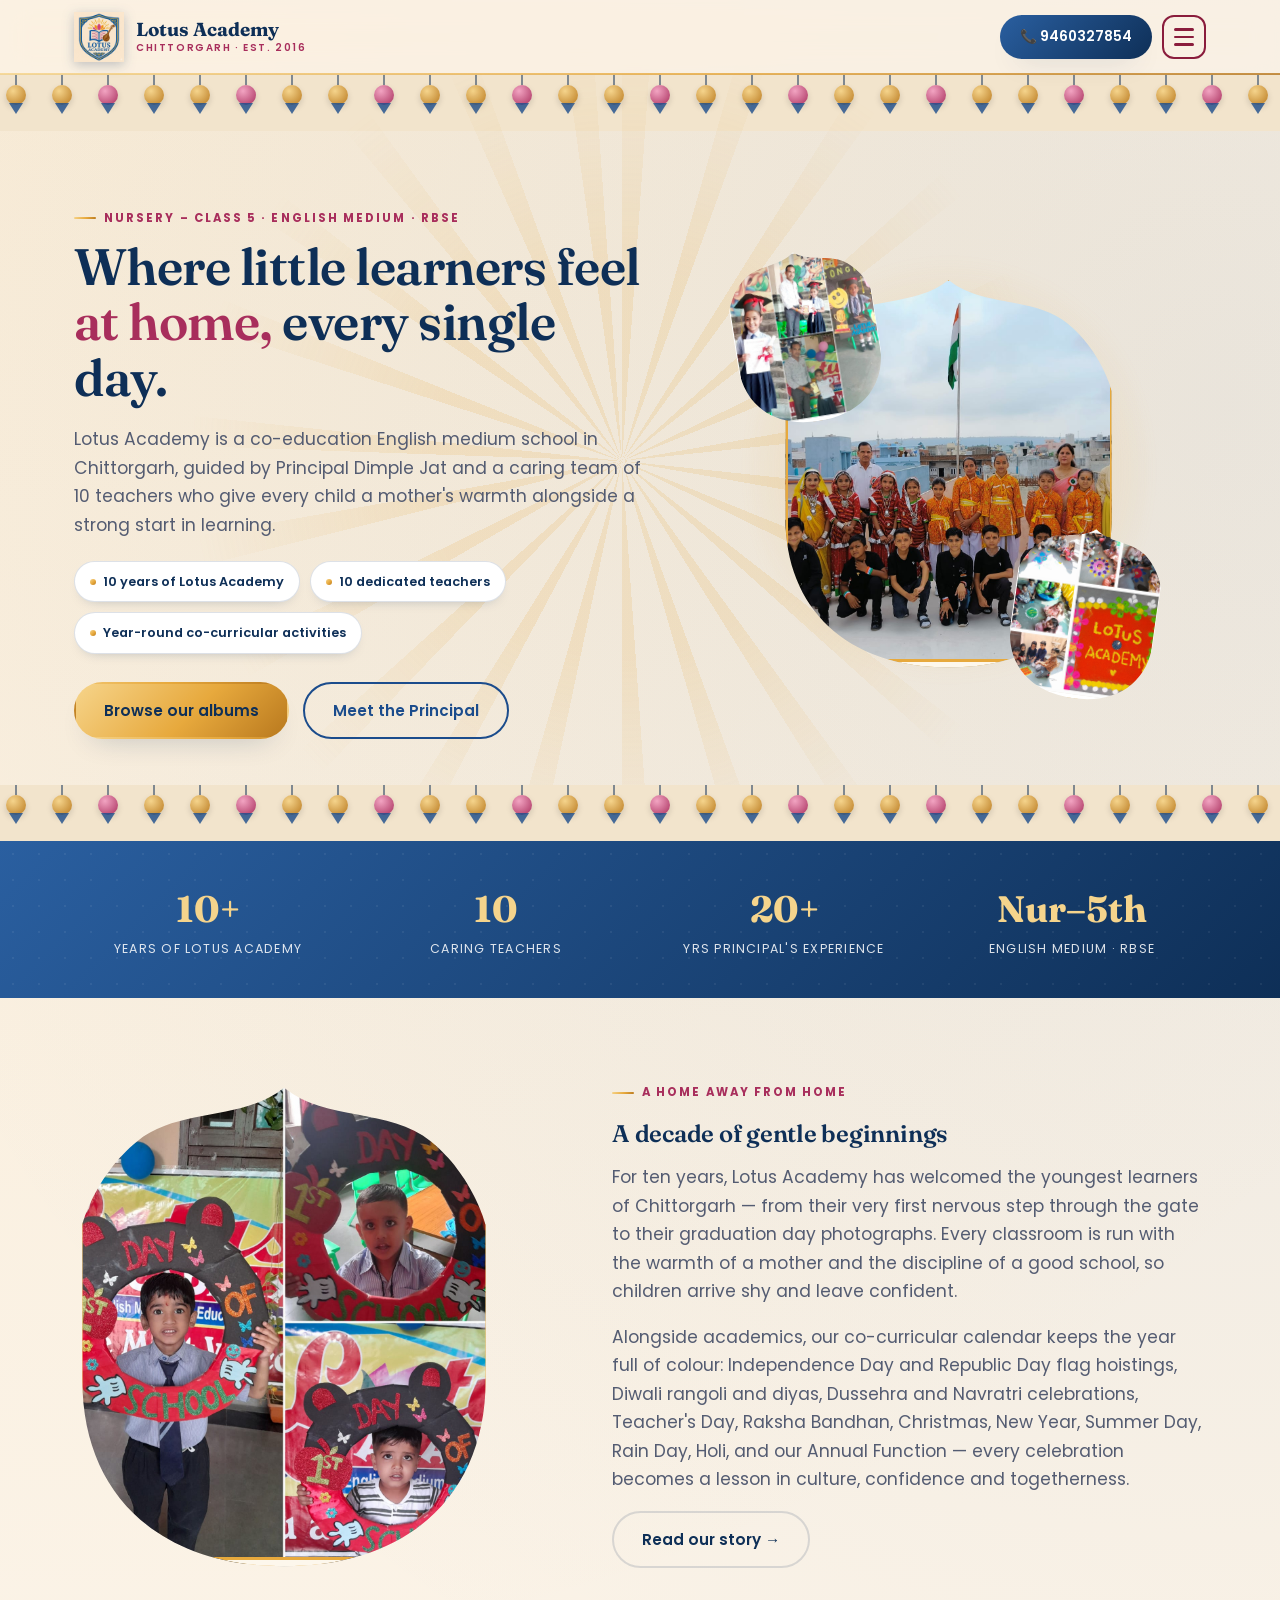
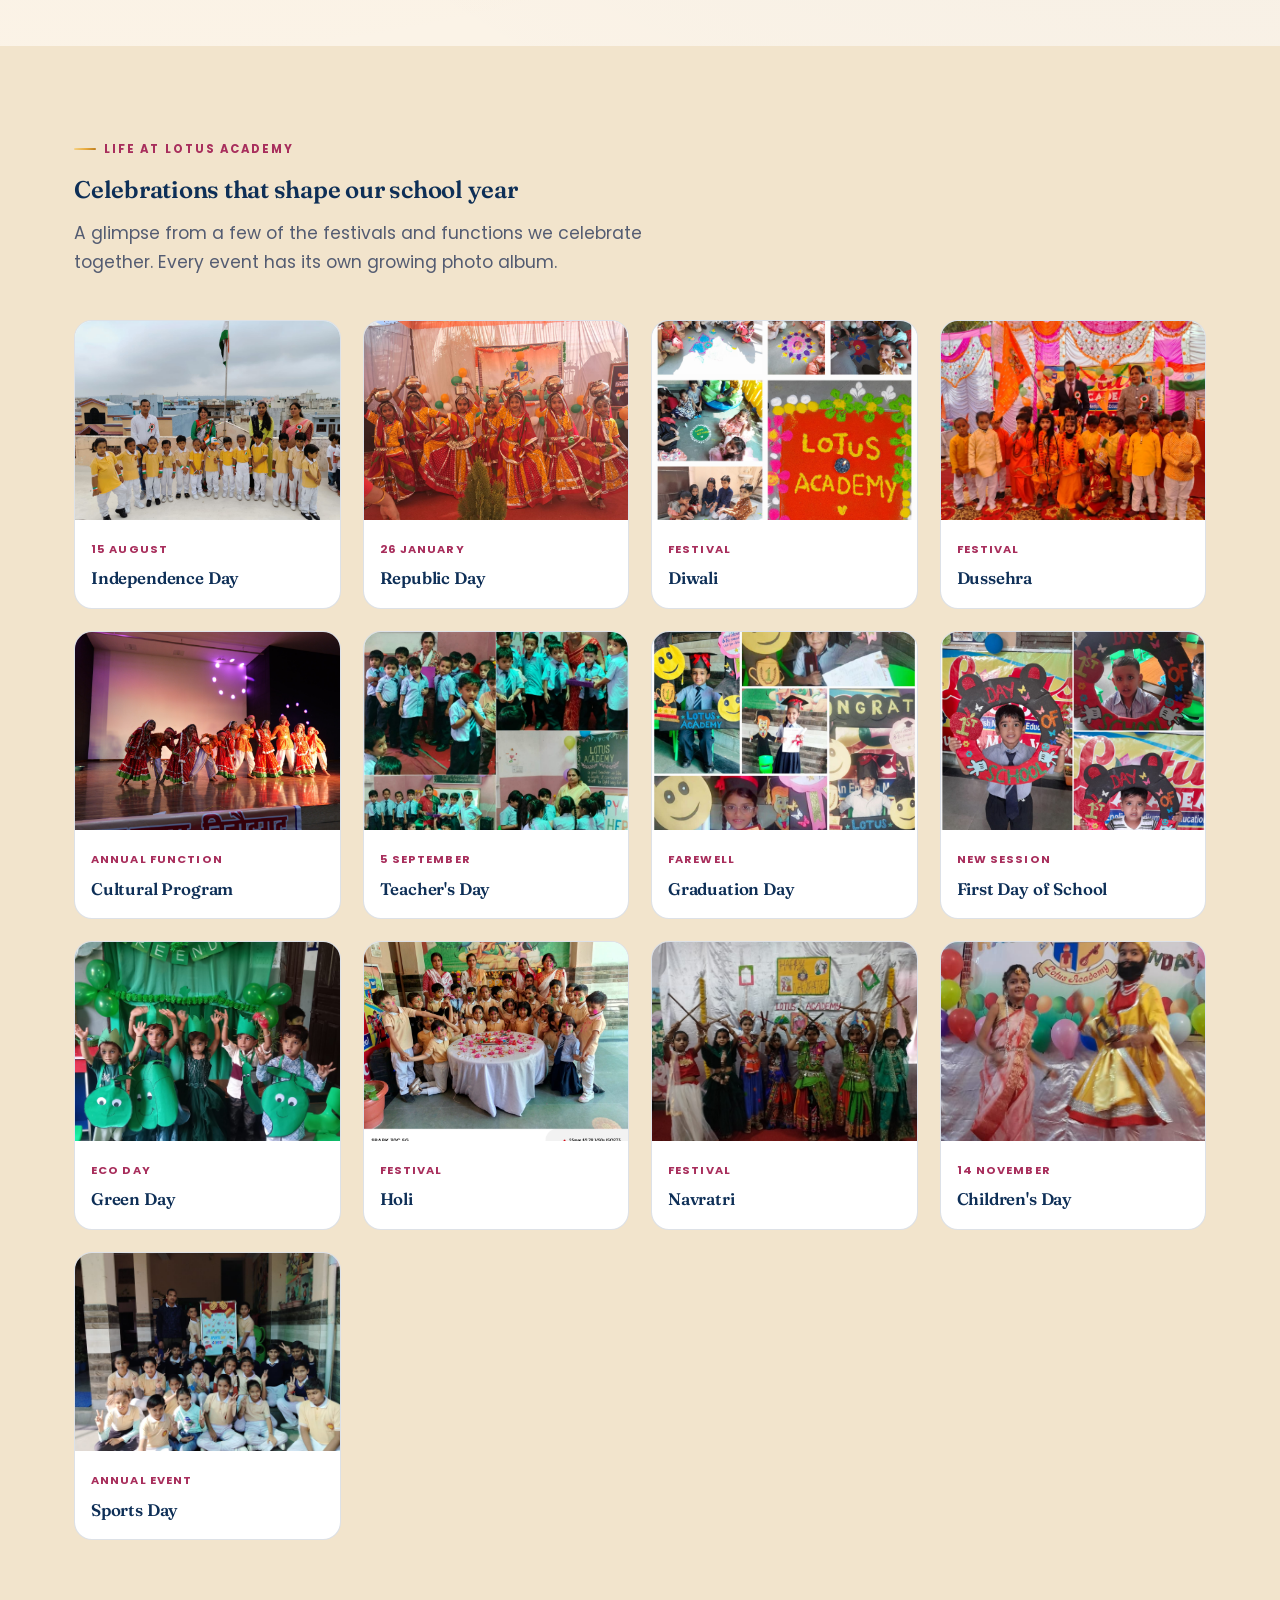
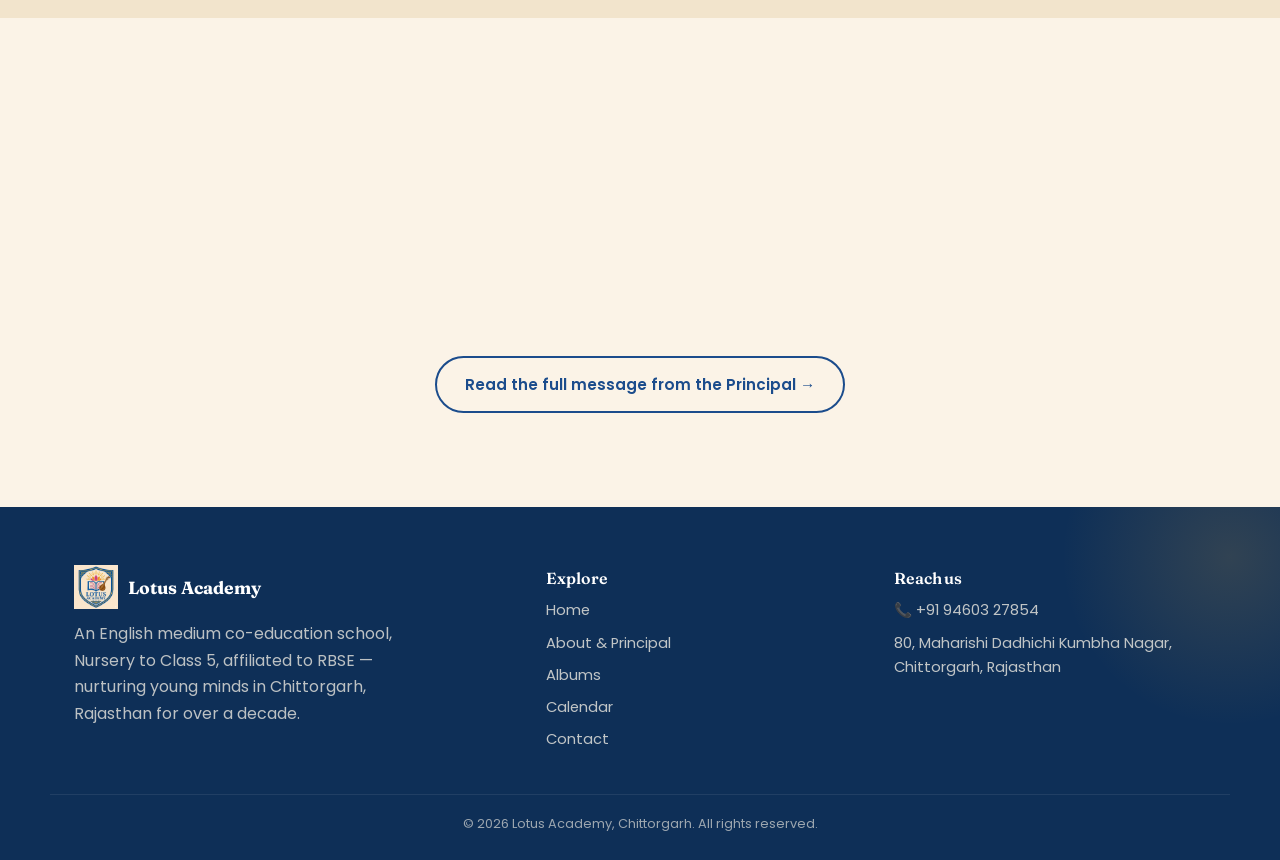
==== index.html @ 3fbffd2f "Remove icons from navigation links Updated navigation links to remove icons." ====
<!DOCTYPE html>
<html lang="en">
<head>
<meta charset="UTF-8">
<meta name="viewport" content="width=device-width, initial-scale=1.0">
<title>Lotus Academy — English Medium Co-Ed School, Chittorgarh</title>
<meta name="description" content="Lotus Academy, Chittorgarh — an English medium (RBSE) co-education school for Nursery to Class 5, nurturing young learners for over a decade.">
<link rel="preconnect" href="https://fonts.googleapis.com">
<link href="https://fonts.googleapis.com/css2?family=Fraunces:opsz,wght@9..144,400;9..144,600;9..144,700&family=Poppins:wght@400;500;600;700&display=swap" rel="stylesheet">
<link rel="stylesheet" href="styles.css">

<!-- Hamburger menu + popup styles -->
<style>
  /* purana nav aur purana toggle button chhupa diye (main.js ke liye element rakha hai) */
  .main-nav { display: none !important; }
  .menu-toggle { display: none !important; }

  .header-actions { display: flex; align-items: center; gap: 10px; margin-left: auto; }
  .header-actions .call-btn { white-space: nowrap; }

  .menu-btn {
    display: inline-flex; flex-direction: column; justify-content: center; align-items: center;
    gap: 5px; width: 44px; height: 44px; padding: 0;
    background: transparent; border: 2px solid var(--maroon, #8a1c3c);
    border-radius: 12px; cursor: pointer; transition: background .2s ease;
  }
  .menu-btn span {
    display: block; width: 20px; height: 2.5px; border-radius: 2px;
    background: var(--maroon, #8a1c3c); transition: transform .25s ease, opacity .25s ease;
  }
  .menu-btn:hover { background: rgba(0,0,0,.05); }
  .menu-btn.open span:nth-child(1) { transform: translateY(7.5px) rotate(45deg); }
  .menu-btn.open span:nth-child(2) { opacity: 0; }
  .menu-btn.open span:nth-child(3) { transform: translateY(-7.5px) rotate(-45deg); }

  .menu-overlay {
    position: fixed; inset: 0; z-index: 9999;
    background: rgba(20, 10, 15, .55); backdrop-filter: blur(3px);
    display: flex; align-items: flex-start; justify-content: flex-end;
    padding: 76px 18px 18px;
    opacity: 0; visibility: hidden; transition: opacity .25s ease, visibility .25s ease;
  }
  .menu-overlay.show { opacity: 1; visibility: visible; }

  .menu-popup {
    width: 100%; max-width: 340px; max-height: calc(100vh - 100px); overflow-y: auto;
    background: #fff; border-radius: 20px; padding: 14px;
    box-shadow: 0 20px 50px rgba(0,0,0,.3);
    transform: translateY(-14px) scale(.97); transition: transform .25s ease;
    font-family: 'Poppins', sans-serif;
  }
  .menu-overlay.show .menu-popup { transform: translateY(0) scale(1); }

  .menu-popup-head {
    display: flex; align-items: center; justify-content: space-between;
    padding: 6px 10px 12px; margin-bottom: 6px; border-bottom: 1px solid rgba(0,0,0,.08);
  }
  .menu-popup-head b { font-family: 'Fraunces', serif; font-size: 1.15rem; color: var(--maroon, #8a1c3c); }
  .menu-close {
    width: 34px; height: 34px; border: 0; border-radius: 50%; cursor: pointer;
    background: rgba(0,0,0,.06); font-size: 1.1rem; line-height: 1;
  }
  .menu-close:hover { background: rgba(0,0,0,.12); }

  .menu-popup nav a {
    display: flex; align-items: center; gap: 12px;
    padding: 12px 14px; margin: 2px 0; border-radius: 12px;
    text-decoration: none; color: #2b2b2b; font-weight: 500; font-size: .98rem;
    transition: background .2s ease, transform .2s ease;
  }
  .menu-popup nav a .ic { width: 26px; text-align: center; font-size: 1.15rem; }
  .menu-popup nav a:hover { background: rgba(0,0,0,.06); transform: translateX(3px); }
  .menu-popup nav a.active { background: var(--maroon, #8a1c3c); color: #fff; }
  .menu-popup .menu-call {
    display: block; text-align: center; margin-top: 10px; padding: 12px 14px;
    border-radius: 12px; background: var(--maroon, #8a1c3c); color: #fff;
    text-decoration: none; font-weight: 600;
  }

  body.menu-open { overflow: hidden; }

  @media (max-width: 520px) {
    .header-actions .call-btn { display: none; } /* chhoti screen par call button popup me milega */
    .menu-overlay { padding: 70px 12px 12px; justify-content: center; }
    .menu-popup { max-width: 100%; }
  }
</style>
</head>
<body>

<svg width="0" height="0" style="position:absolute" aria-hidden="true">
  <defs>
    <clipPath id="shieldClip" clipPathUnits="objectBoundingBox">
      <path d="M0.5,0.02 C0.4,0.09 0.25,0.06 0.15,0.13 C0.05,0.20 0.02,0.30 0.02,0.30 L0.02,0.62 C0.02,0.85 0.20,1.0 0.5,1.0 C0.8,1.0 0.98,0.85 0.98,0.62 L0.98,0.30 C0.98,0.30 0.95,0.20 0.85,0.13 C0.75,0.06 0.6,0.09 0.5,0.02 Z"/>
    </clipPath>
  </defs>
</svg>

<header class="site-header">
  <div class="header-inner">
    <a href="index.html" class="brand">
      <img src="logo.jpg" alt="Lotus Academy crest">
      <span class="name">Lotus Academy<small>Chittorgarh · Est. 2016</small></span>
    </a>

    <!-- purana nav (khali, hidden) — main.js ke liye element bacha ke rakha hai -->
    <nav class="main-nav" aria-hidden="true"></nav>

    <div class="header-actions">
      <a href="tel:+919460327854" class="call-btn">📞 9460327854</a>
      <button class="menu-btn" id="menuBtn" aria-label="Open menu" aria-expanded="false" aria-controls="menuOverlay">
        <span></span><span></span><span></span>
      </button>
    </div>

    <!-- purana toggle (hidden, sirf compatibility ke liye) -->
    <button class="menu-toggle" aria-label="Toggle menu" aria-expanded="false" aria-hidden="true" tabindex="-1">☰</button>
  </div>
</header>

<!-- Menu popup -->
<div class="menu-overlay" id="menuOverlay" aria-hidden="true">
  <div class="menu-popup" role="dialog" aria-modal="true" aria-label="Site menu">
    <div class="menu-popup-head">
      <b>Menu</b>
      <button class="menu-close" id="menuClose" aria-label="Close menu">✕</button>
    </div>
    <nav>
      <a href="index.html" class="active"><span class="ic"></span>Home</a>
      <a href="about.html"><span class="ic"></span>About &amp; Principal</a>
      <a href="staff.html"><span class="ic"></span>Staff Details</a>
      <a href="fees.html"><span class="ic"></span>Fees Structure</a>
      <a href="gallery.html"><span class="ic"></span>Albums</a>
      <a href="calendar.html"><span class="ic"></span>Calendar</a>
      <a href="contact.html"><span class="ic"></span>Contact</a>
    
    <a href="tel:+919460327854" class="menu-call">📞 Call: 9460327854</a>
      </nav>
  </div>
</div>

<div class="toran"></div>

<section class="hero">
  <div class="sunburst" aria-hidden="true"></div>
  <div class="wrap hero-inner">
    <div class="reveal">
      <p class="eyebrow">Nursery – Class 5 · English Medium · RBSE</p>
      <h1>Where little learners feel<br><em>at home,</em> every single day.</h1>
      <p class="lede">Lotus Academy is a co-education English medium school in Chittorgarh, guided by Principal Dimple Jat and a caring team of 10 teachers who give every child a mother's warmth alongside a strong start in learning.</p>
      <div class="hero-badges">
        <span class="badge"><span class="dot"></span>10 years of Lotus Academy</span>
        <span class="badge"><span class="dot"></span>10 dedicated teachers</span>
        <span class="badge"><span class="dot"></span>Year-round co-curricular activities</span>
      </div>
      <div class="hero-cta">
        <a href="gallery.html" class="btn btn-primary">Browse our albums</a>
        <a href="about.html" class="btn btn-outline">Meet the Principal</a>
      </div>
    </div>
    <div class="crest-stage reveal">
      <div class="crest-glow" aria-hidden="true"></div>
      <div class="crest-frame">
        <img src="id-5.jpg" alt="Students of Lotus Academy in traditional dress on Independence Day">
      </div>
      <div class="crest-mini a"><img src="dw-2.jpg" alt="Diwali rangoli by students"></div>
      <div class="crest-mini b"><img src="gr-2.jpg" alt="Graduation day at Lotus Academy"></div>
    </div>
  </div>
</section>

<div class="toran"></div>

<section class="stat-strip">
  <div class="wrap stat-grid reveal-stagger">
    <div><div class="num"><span data-count="10" data-suffix="+">0</span></div><div class="lbl">Years of Lotus Academy</div></div>
    <div><div class="num"><span data-count="10">0</span></div><div class="lbl">Caring Teachers</div></div>
    <div><div class="num"><span data-count="20" data-suffix="+">0</span></div><div class="lbl">Yrs Principal's Experience</div></div>
    <div><div class="num">Nur–5th</div><div class="lbl">English Medium · RBSE</div></div>
  </div>
</section>

<section class="section">
  <div class="wrap split">
    <div class="crest-frame reveal">
      <img src="fd-1.jpg" alt="Little students on their first day of school at Lotus Academy">
    </div>
    <div class="reveal">
      <p class="eyebrow">A home away from home</p>
      <h2>A decade of gentle beginnings</h2>
      <p class="lede">For ten years, Lotus Academy has welcomed the youngest learners of Chittorgarh — from their very first nervous step through the gate to their graduation day photographs. Every classroom is run with the warmth of a mother and the discipline of a good school, so children arrive shy and leave confident.</p>
      <p class="lede">Alongside academics, our co-curricular calendar keeps the year full of colour: Independence Day and Republic Day flag hoistings, Diwali rangoli and diyas, Dussehra and Navratri celebrations, Teacher's Day, Raksha Bandhan, Christmas, New Year, Summer Day, Rain Day, Holi, and our Annual Function — every celebration becomes a lesson in culture, confidence and togetherness.</p>
      <a href="about.html" class="btn btn-ghost">Read our story →</a>
    </div>
  </div>
</section>

<section class="section alt">
  <div class="wrap">
    <div class="section-head reveal">
     
      <p class="eyebrow">Life at Lotus Academy</p>
      <h2>Celebrations that shape our school year</h2>
      <p class="lede">A glimpse from a few of the festivals and functions we celebrate together. Every event has its own growing photo album.</p>
    </div>
    <div class="grid-cards reveal-stagger">
      <a class="event-card" href="gallery.html#independence-day">
        <div class="thumb"><img src="id-2.jpg" alt="Independence Day flag hoisting"></div>
        <div class="cap"><span class="tag">15 August</span><h4>Independence Day</h4></div>
      </a>
      <a class="event-card" href="gallery.html#republic-day">
        <div class="thumb"><img src="rd-2.jpg" alt="Republic Day celebration"></div>
        <div class="cap"><span class="tag">26 January</span><h4>Republic Day</h4></div>
      </a>
      <a class="event-card" href="gallery.html#diwali">
        <div class="thumb"><img src="dw-2.jpg" alt="Diwali celebrations with rangoli"></div>
        <div class="cap"><span class="tag">Festival</span><h4>Diwali</h4></div>
      </a>
      <a class="event-card" href="gallery.html#dussehra">
        <div class="thumb"><img src="ds-1.jpg" alt="Dussehra Ram Leela performance"></div>
        <div class="cap"><span class="tag">Festival</span><h4>Dussehra</h4></div>
      </a>
      <a class="event-card" href="gallery.html#annual-function">
        <div class="thumb"><img src="af-1.jpg" alt="Annual Function stage performance"></div>
        <div class="cap"><span class="tag">Annual Function</span><h4>Cultural Program</h4></div>
      </a>
      <a class="event-card" href="gallery.html#teachers-day">
        <div class="thumb"><img src="td-1.jpg" alt="Teacher's Day celebration"></div>
        <div class="cap"><span class="tag">5 September</span><h4>Teacher's Day</h4></div>
      </a>
      <a class="event-card" href="gallery.html#graduation">
        <div class="thumb"><img src="gr-1.jpg" alt="Graduation Day"></div>
        <div class="cap"><span class="tag">Farewell</span><h4>Graduation Day</h4></div>
      </a>
      <a class="event-card" href="gallery.html#first-day">
        <div class="thumb"><img src="fd-1.jpg" alt="First Day of School"></div>
        <div class="cap"><span class="tag">New Session</span><h4>First Day of School</h4></div>
      </a>
      <a class="event-card" href="gallery.html#green-day">
        <div class="thumb"><img src="gd-2.jpg" alt="Green Day celebration"></div>
        <div class="cap"><span class="tag">Eco Day</span><h4>Green Day</h4></div>
      </a>
      <a class="event-card" href="gallery.html#holi">
        <div class="thumb"><img src="ho-3.jpg" alt="Holi celebration"></div>
        <div class="cap"><span class="tag">Festival</span><h4>Holi</h4></div>
      </a>
      <a class="event-card" href="gallery.html#navratri">
        <div class="thumb"><img src="nv-7.jpg" alt="Navratri fancy dress celebration"></div>
        <div class="cap"><span class="tag">Festival</span><h4>Navratri</h4></div>
      </a>
      <a class="event-card" href="gallery.html#childrens-day">
        <div class="thumb"><img src="cd-7.jpg" alt="Children's Day celebration"></div>
        <div class="cap"><span class="tag">14 November</span><h4>Children's Day</h4></div>
      </a>
      <a class="event-card" href="gallery.html#sports-day">
        <div class="thumb"><img src="sp-1.jpg" alt="Sports Day celebration"></div>
        <div class="cap"><span class="tag">Annual Event</span><h4>Sports Day</h4></div>
      </a>
    </div>
  </div>
</section>

<section class="section">
  <div class="wrap">
    <div class="quote-block reveal">
      <p>"Every child who walks through our gates carries a spark. Our only work — as teachers and as a school — is to protect that spark, and to help it grow into confidence."</p>
      <div class="quote-attrib">
        <img src="principal.jpeg" alt="Dimple Jat, Principal">
        <div class="who"><b>Dimple Jat</b><span>Principal, Lotus Academy · 20+ years in early education</span></div>
      </div>
    </div>
    <p class="center" style="margin-top:22px;"><a href="about.html" class="btn btn-outline">Read the full message from the Principal →</a></p>
  </div>
</section>

<footer>
  <div class="wrap footer-grid">
    <div>
      <div class="foot-brand">
        <img src="logo.jpg" alt="Lotus Academy crest">
        <b>Lotus Academy</b>
      </div>
      <p style="opacity:.8;max-width:320px;">An English medium co-education school, Nursery to Class 5, affiliated to RBSE — nurturing young minds in Chittorgarh, Rajasthan for over a decade.</p>
    </div>
    <div>
      <h4>Explore</h4>
      <a href="index.html">Home</a>
      <a href="about.html">About &amp; Principal</a>
      <a href="gallery.html">Albums</a>
       <a href="calendar.html">Calendar</a>
      <a href="contact.html">Contact</a>
    </div>
    <div>
      <h4>Reach us</h4>
      <a href="tel:+919460327854">📞 +91 94603 27854</a>
      <a href="contact.html">80, Maharishi Dadhichi Kumbha Nagar, Chittorgarh, Rajasthan</a>
    </div>
  </div>
  <div class="copyline wrap">© <span id="yr"></span> Lotus Academy, Chittorgarh. All rights reserved.</div>
</footer>

<script>document.getElementById('yr').textContent = new Date().getFullYear();</script>

<!-- Hamburger menu popup logic -->
<script>
(function () {
  var btn = document.getElementById('menuBtn');
  var overlay = document.getElementById('menuOverlay');
  var closeBtn = document.getElementById('menuClose');
  if (!btn || !overlay) return;

  function openMenu() {
    overlay.classList.add('show');
    overlay.setAttribute('aria-hidden', 'false');
    btn.classList.add('open');
    btn.setAttribute('aria-expanded', 'true');
    document.body.classList.add('menu-open');
  }
  function closeMenu() {
    overlay.classList.remove('show');
    overlay.setAttribute('aria-hidden', 'true');
    btn.classList.remove('open');
    btn.setAttribute('aria-expanded', 'false');
    document.body.classList.remove('menu-open');
  }

  btn.addEventListener('click', function () {
    overlay.classList.contains('show') ? closeMenu() : openMenu();
  });
  closeBtn.addEventListener('click', closeMenu);
  overlay.addEventListener('click', function (e) { if (e.target === overlay) closeMenu(); });
  document.addEventListener('keydown', function (e) { if (e.key === 'Escape') closeMenu(); });
  overlay.querySelectorAll('a').forEach(function (a) { a.addEventListener('click', closeMenu); });
})();
</script>

<script src="main.js"></script>
</body>
</html>
---- styles.css ----
/* ===================================================================
   LOTUS ACADEMY — stylesheet v2
   Pulled directly from the school crest: the ivory shield, the royal-blue
   frame, the gold sunburst behind the lotus, the gold scrollwork corners.

   Palette:  paper #FBF3E7 · ink #20263A · royal #1B4C8C · royal-deep #0E2F57
             gold #E7A93D · gold-deep #B9791E · lotus #D6447A
   Type:     display → 'Fraunces'   body → 'Poppins'
   Signature: the crest sunburst (hero), the shield clip-path frame (photos),
              the gold scrollwork corner (section heads), the marigold
              toran divider — all lifted straight from the logo.
   =================================================================== */

:root{
  --paper:#FBF3E7;
  --paper-deep:#F2E4CC;
  --ink:#20263A;
  --ink-soft:#545C72;
  --royal:#1B4C8C;
  --royal-deep:#0E2F57;
  --gold:#E7A93D;
  --gold-soft:#F5D48C;
  --gold-deep:#B9791E;
  --lotus:#D6447A;
  --lotus-deep:#A82E5C;
  --line: rgba(14,47,87,0.14);
  --grad-gold: linear-gradient(135deg,#F6D48A 0%,#E7A93D 55%,#B9791E 100%);
  --grad-royal: linear-gradient(135deg,#2A5FA0 0%,#0E2F57 100%);
  --shadow: 0 24px 50px -22px rgba(14,47,87,0.4);
  --shadow-soft: 0 14px 30px -18px rgba(14,47,87,0.3);
  --radius: 24px;
  --max: 1180px;
}

*{box-sizing:border-box;}
html{scroll-behavior:smooth;}
body{
  margin:0;
  background:var(--paper);
  color:var(--ink);
  font-family:'Poppins',sans-serif;
  font-size:16px;
  line-height:1.65;
  -webkit-font-smoothing:antialiased;
  overflow-x:hidden;
  background-image:
    radial-gradient(circle at 8% 0%, rgba(231,169,61,.10), transparent 40%),
    radial-gradient(circle at 96% 10%, rgba(27,76,140,.08), transparent 38%);
}
img{max-width:100%;display:block;}
a{color:inherit;text-decoration:none;}
h1,h2,h3,h4{
  font-family:'Fraunces',serif;
  margin:0 0 .4em;
  color:var(--royal-deep);
  font-weight:600;
  letter-spacing:-.01em;
}
p{margin:0 0 1em;}
.wrap{max-width:var(--max);margin:0 auto;padding:0 24px;position:relative;}
.eyebrow{
  font-family:'Poppins',sans-serif;
  text-transform:uppercase;
  letter-spacing:.18em;
  font-size:.72rem;
  font-weight:700;
  color:var(--lotus-deep);
  display:inline-flex;align-items:center;gap:8px;
}
.eyebrow::before{content:"";width:22px;height:2px;background:var(--grad-gold);display:inline-block;border-radius:2px;}
.lede{font-size:1.08rem;color:var(--ink-soft);max-width:640px;}
.center{text-align:center;margin-left:auto;margin-right:auto;}
:focus-visible{outline:3px solid var(--lotus);outline-offset:3px;}
@media (prefers-reduced-motion:reduce){*{animation:none!important;transition:none!important;scroll-behavior:auto!important;}}

/* ---------- scroll-reveal ---------- */
.reveal{opacity:0;transform:translateY(26px);transition:opacity .7s cubic-bezier(.2,.7,.3,1), transform .7s cubic-bezier(.2,.7,.3,1);}
.reveal.in{opacity:1;transform:translateY(0);}
.reveal-stagger > *{opacity:0;transform:translateY(22px);transition:opacity .6s ease, transform .6s ease;}
.reveal-stagger.in > *{opacity:1;transform:translateY(0);}
.reveal-stagger.in > *:nth-child(1){transition-delay:.02s;}
.reveal-stagger.in > *:nth-child(2){transition-delay:.10s;}
.reveal-stagger.in > *:nth-child(3){transition-delay:.18s;}
.reveal-stagger.in > *:nth-child(4){transition-delay:.26s;}
.reveal-stagger.in > *:nth-child(5){transition-delay:.34s;}
.reveal-stagger.in > *:nth-child(6){transition-delay:.42s;}
.reveal-stagger.in > *:nth-child(7){transition-delay:.50s;}
.reveal-stagger.in > *:nth-child(8){transition-delay:.58s;}

/* ---------- header ---------- */
.site-header{
  position:sticky;top:0;z-index:80;
  background:rgba(251,243,231,0.78);
  backdrop-filter:blur(14px) saturate(1.4);
  -webkit-backdrop-filter:blur(14px) saturate(1.4);
  border-bottom:1px solid var(--line);
}
.site-header::after{
  content:"";position:absolute;left:0;right:0;bottom:-1px;height:2px;
  background:var(--grad-gold);opacity:.8;
}
.header-inner{display:flex;align-items:center;justify-content:space-between;padding:12px 24px;max-width:var(--max);margin:0 auto;}
.brand{display:flex;align-items:center;gap:12px;}
.brand img{width:50px;height:50px;object-fit:cover;filter:drop-shadow(0 3px 6px rgba(14,47,87,.25));}
.brand .name{font-family:'Fraunces',serif;font-weight:700;font-size:1.18rem;color:var(--royal-deep);line-height:1.1;}
.brand .name small{display:block;font-family:'Poppins',sans-serif;font-weight:600;font-size:.62rem;letter-spacing:.16em;text-transform:uppercase;color:var(--lotus-deep);margin-top:2px;}
nav.main-nav{display:flex;align-items:center;gap:30px;}
nav.main-nav a:not(.call-btn){font-weight:600;font-size:.92rem;color:var(--ink);position:relative;padding:6px 0;}
nav.main-nav a:not(.call-btn)::after{
  content:"";position:absolute;left:0;right:100%;bottom:0;height:2px;background:var(--grad-gold);border-radius:2px;
  transition:right .28s ease;
}
nav.main-nav a:not(.call-btn):hover::after{right:0;}
nav.main-nav a.active{color:var(--royal);}
nav.main-nav a.active::after{right:0;}
.call-btn{
  background:var(--grad-royal);color:#fff;padding:11px 20px;border-radius:100px;font-weight:600;font-size:.86rem;
  display:inline-flex;align-items:center;gap:8px;box-shadow:var(--shadow-soft);white-space:nowrap;
  position:relative;overflow:hidden;
}
.call-btn::before{
  content:"";position:absolute;top:0;left:-60%;width:40%;height:100%;
  background:linear-gradient(120deg, transparent, rgba(255,255,255,.5), transparent);
  transform:skewX(-20deg);transition:left .6s ease;
}
.call-btn:hover::before{left:130%;}
.menu-toggle{display:none;background:none;border:none;font-size:1.6rem;color:var(--royal-deep);cursor:pointer;}



/* ---------- toran / marigold garland divider — signature ---------- */
.toran{position:relative;height:56px;width:100%;overflow:hidden;background:var(--paper-deep);}
.toran-row{position:absolute;inset:0;display:flex;align-items:flex-start;gap:26px;padding-left:6px;animation:toranDrift 26s linear infinite;width:max-content;}
.toran-unit{display:flex;flex-direction:column;align-items:center;transform-origin:top center;animation:toranSway 3.2s ease-in-out infinite;}
.toran-unit:nth-child(odd){animation-delay:.4s;}
.toran-unit .string{width:2px;height:10px;background:var(--royal-deep);opacity:.5;}
.toran-unit .bloom{
  width:20px;height:20px;border-radius:50%;
  background:radial-gradient(circle at 35% 30%, var(--gold-soft), var(--gold-deep));
  box-shadow:0 3px 6px rgba(0,0,0,.15);
}
.toran-unit:nth-child(3n) .bloom{background:radial-gradient(circle at 35% 30%, #f2a4c2, var(--lotus-deep));}
.toran-unit .leaf{width:0;height:0;border-left:7px solid transparent;border-right:7px solid transparent;border-top:11px solid var(--royal);margin-top:-2px;opacity:.8;}
@keyframes toranSway{0%,100%{transform:rotate(-4deg);}50%{transform:rotate(4deg);}}
@keyframes toranDrift{from{transform:translateX(0);}to{transform:translateX(-50%);}}

/* ---------- buttons ---------- */
.btn{
  display:inline-flex;align-items:center;gap:10px;padding:14px 28px;border-radius:100px;
  font-weight:600;font-size:.95rem;border:2px solid transparent;cursor:pointer;transition:transform .2s, box-shadow .2s;
  position:relative;overflow:hidden;
}
.btn-primary{background:var(--grad-gold);color:var(--royal-deep);box-shadow:var(--shadow-soft);}
.btn-primary:hover{transform:translateY(-2px);box-shadow:var(--shadow);}
.btn-outline{border-color:var(--royal);color:var(--royal);background:transparent;}
.btn-outline:hover{background:var(--royal);color:#fff;transform:translateY(-2px);}
.btn-ghost{color:var(--royal-deep);border-color:var(--line);}
.btn-ghost:hover{border-color:var(--royal);}
.btn::after{
  content:"";position:absolute;top:0;left:-60%;width:35%;height:100%;
  background:linear-gradient(120deg, transparent, rgba(255,255,255,.55), transparent);
  transform:skewX(-20deg);transition:left .6s ease;
}
.btn:hover::after{left:130%;}

/* ---------- hero ---------- */
.hero{padding:70px 0 46px;position:relative;}
.sunburst{
  position:absolute;top:-120px;left:50%;width:900px;height:900px;transform:translateX(-52%);
  background:repeating-conic-gradient(from 0deg, rgba(231,169,61,.16) 0deg 4deg, transparent 4deg 16deg);
  border-radius:50%;
  -webkit-mask-image:radial-gradient(circle, black 30%, transparent 68%);
  mask-image:radial-gradient(circle, black 30%, transparent 68%);
  animation:spin 140s linear infinite;
  pointer-events:none;z-index:0;
}
@keyframes spin{to{transform:translateX(-52%) rotate(360deg);}}
.hero-inner{display:grid;grid-template-columns:1.05fr .95fr;gap:48px;align-items:center;position:relative;z-index:1;}
.hero h1{font-size:clamp(2.2rem,4vw,3.5rem);line-height:1.08;}
.hero h1 em{font-style:normal;color:var(--lotus-deep);}
.hero-badges{display:flex;flex-wrap:wrap;gap:10px;margin:22px 0 28px;}
.badge{
  background:#fff;border:1px solid var(--line);padding:9px 15px;border-radius:100px;
  font-size:.8rem;font-weight:600;color:var(--royal-deep);display:inline-flex;gap:7px;align-items:center;
  box-shadow:0 6px 14px -10px rgba(14,47,87,.4);
}
.badge .dot{width:6px;height:6px;border-radius:50%;background:var(--grad-gold);}
.hero-cta{display:flex;gap:14px;flex-wrap:wrap;}

/* shield-clip crest frame, straight off the logo */
.crest-frame{
  position:relative;
  clip-path:url(#shieldClip);
  aspect-ratio:.86/1;
  box-shadow:var(--shadow);
}
.crest-frame img{width:100%;height:100%;object-fit:cover;}
.crest-frame::after{
  content:"";position:absolute;inset:0;clip-path:url(#shieldClip);
  box-shadow:inset 0 0 0 6px rgba(255,255,255,.9), inset 0 0 0 9px var(--gold);
  pointer-events:none;
}
.crest-stage{position:relative;max-width:340px;margin:0 auto;}
.crest-glow{
  position:absolute;inset:-30px;border-radius:50%;
  background:radial-gradient(circle, rgba(231,169,61,.35), transparent 70%);
  z-index:-1;filter:blur(6px);
}
.crest-mini{position:absolute;width:44%;clip-path:url(#shieldClip);aspect-ratio:.86/1;box-shadow:var(--shadow-soft);border:4px solid #fff;outline:2px solid var(--gold);}
.crest-mini img{width:100%;height:100%;object-fit:cover;}
.crest-mini.a{bottom:-8%;right:-12%;transform:rotate(8deg);animation:floaty 6s ease-in-out infinite;}
.crest-mini.b{top:-6%;left:-14%;transform:rotate(-9deg);animation:floaty 7s ease-in-out infinite 1s;}
@keyframes floaty{0%,100%{translate:0 0;}50%{translate:0 -10px;}}

@media (max-width:900px){
  .hero-inner{grid-template-columns:1fr;}
  .sunburst{width:600px;height:600px;top:-60px;}
  .crest-stage{margin-top:20px;max-width:280px;}
}

/* ---------- stat strip ---------- */
.stat-strip{background:var(--grad-royal);color:#fff;padding:38px 0;position:relative;overflow:hidden;}
.stat-strip::before{
  content:"";position:absolute;inset:0;
  background-image:radial-gradient(circle, rgba(255,255,255,.12) 1.5px, transparent 1.5px);
  background-size:26px 26px;opacity:.5;
}
.stat-grid{display:grid;grid-template-columns:repeat(4,1fr);gap:20px;text-align:center;position:relative;}
.stat-grid .num{font-family:'Fraunces',serif;font-size:2.3rem;color:var(--gold-soft);font-weight:700;}
.stat-grid .lbl{font-size:.78rem;text-transform:uppercase;letter-spacing:.1em;opacity:.85;}
@media (max-width:700px){.stat-grid{grid-template-columns:repeat(2,1fr);row-gap:26px;}}

/* ---------- section shell ---------- */
.section{padding:78px 0;}
.section-head{max-width:640px;margin-bottom:44px;}
.section-head.center{max-width:680px;}
.section.alt{background:var(--paper-deep);position:relative;}

/* gold scrollwork corner ornament, straight from the crest */
.flourish{position:absolute;width:52px;height:52px;color:var(--gold-deep);opacity:.55;}
.flourish.tl{top:6px;left:0;}
.flourish.tr{top:6px;right:0;transform:scaleX(-1);}
.section-head{position:relative;padding-top:8px;}

/* ---------- about split ---------- */
.split{display:grid;grid-template-columns:.9fr 1.1fr;gap:52px;align-items:center;}
.split .crest-frame{max-width:420px;}
@media (max-width:860px){.split{grid-template-columns:1fr;}.split .crest-frame{max-width:280px;margin:0 auto;}}

/* ---------- activity / event cards ---------- */
.grid-cards{display:grid;grid-template-columns:repeat(4,1fr);gap:22px;}
@media (max-width:980px){.grid-cards{grid-template-columns:repeat(2,1fr);}}
@media (max-width:520px){.grid-cards{grid-template-columns:1fr;}}
.event-card{
  background:#fff;border-radius:18px;overflow:hidden;border:1px solid var(--line);
  transition:transform .35s cubic-bezier(.2,.8,.3,1), box-shadow .35s;
  transform-style:preserve-3d;perspective:800px;
}
.event-card:hover{transform:translateY(-8px) rotateX(3deg);box-shadow:var(--shadow);}
.event-card .thumb{aspect-ratio:4/3;overflow:hidden;}
.event-card .thumb img{width:100%;height:100%;object-fit:cover;transition:transform .5s ease;}
.event-card:hover .thumb img{transform:scale(1.08);}
.event-card .cap{padding:15px 16px;position:relative;}
.event-card .cap::before{content:"";position:absolute;top:0;left:16px;right:16px;height:2px;background:var(--grad-gold);opacity:0;transition:opacity .3s;}
.event-card:hover .cap::before{opacity:1;}
.event-card .cap .tag{font-size:.7rem;color:var(--lotus-deep);text-transform:uppercase;letter-spacing:.1em;font-weight:700;}
.event-card .cap h4{margin:4px 0 0;font-size:1.05rem;}
.event-card.soon{opacity:.65;}
.event-card.soon .thumb{display:flex;align-items:center;justify-content:center;background:var(--paper-deep);}
.event-card.soon .thumb span{font-family:'Fraunces',serif;color:var(--royal);font-size:1.6rem;}

/* ---------- quote / principal message ---------- */
.quote-block{
  background:var(--grad-royal);color:#fff;border-radius:var(--radius);padding:48px;position:relative;overflow:hidden;
  box-shadow:var(--shadow);
}
.quote-block::before{
  content:"\201C";position:absolute;top:-40px;left:24px;font-family:'Fraunces',serif;font-size:10rem;
  color:rgba(255,255,255,.14);
}
.quote-block::after{
  content:"";position:absolute;bottom:-40%;right:-10%;width:340px;height:340px;border-radius:50%;
  background:radial-gradient(circle, rgba(231,169,61,.25), transparent 70%);
}
.quote-block p{font-size:1.25rem;font-family:'Fraunces',serif;font-weight:500;position:relative;z-index:1;}
.quote-attrib{display:flex;align-items:center;gap:14px;margin-top:20px;position:relative;z-index:1;}
.quote-attrib img{width:56px;height:56px;border-radius:50%;object-fit:cover;border:3px solid var(--gold);}
.quote-attrib .who b{display:block;}
.quote-attrib .who span{font-size:.8rem;opacity:.8;}

/* ---------- footer ---------- */
footer{background:var(--royal-deep);color:#e8e6df;padding:58px 0 26px;position:relative;overflow:hidden;}
footer::before{
  content:"";position:absolute;top:-120px;right:-120px;width:340px;height:340px;border-radius:50%;
  background:radial-gradient(circle, rgba(231,169,61,.16), transparent 70%);
}
.footer-grid{display:grid;grid-template-columns:1.4fr 1fr 1fr;gap:36px;position:relative;}
.footer-grid h4{color:#fff;font-size:1rem;}
.footer-grid a{opacity:.82;display:block;margin-bottom:8px;font-size:.92rem;transition:opacity .2s, color .2s;}
.footer-grid a:hover{opacity:1;color:var(--gold-soft);}
.foot-brand{display:flex;gap:10px;align-items:center;margin-bottom:12px;}
.foot-brand img{width:44px;height:44px;}
.foot-brand b{font-family:'Fraunces',serif;color:#fff;font-size:1.1rem;}
.copyline{border-top:1px solid rgba(255,255,255,.12);margin-top:34px;padding-top:18px;font-size:.8rem;opacity:.65;text-align:center;position:relative;}

@media (max-width:760px){.footer-grid{grid-template-columns:1fr;}}

/* ---------- inner page hero ---------- */
.page-hero{padding:58px 0 42px;text-align:left;position:relative;}
.page-hero h1{font-size:clamp(2rem,4vw,2.9rem);}
.crumb{font-size:.85rem;color:var(--ink-soft);margin-bottom:10px;}
.crumb a{color:var(--royal);font-weight:600;}
.crumb a:hover{color:var(--lotus-deep);}

/* ---------- principal profile ---------- */
.principal-card{display:grid;grid-template-columns:.7fr 1.3fr;gap:44px;align-items:center;background:#fff;border-radius:var(--radius);padding:40px;box-shadow:var(--shadow);}
.principal-card .crest-frame{max-width:270px;}
.principal-card h3{margin-bottom:2px;font-size:1.7rem;}
.principal-card .role{color:var(--lotus-deep);font-weight:600;font-size:.85rem;text-transform:uppercase;letter-spacing:.08em;margin-bottom:16px;}
@media (max-width:760px){.principal-card{grid-template-columns:1fr;text-align:center;}.principal-card .crest-frame{max-width:210px;margin:0 auto;}}

/* letter styling for principal's message */
.letter{
  background:#fff;border-radius:var(--radius);padding:46px;box-shadow:var(--shadow);
  border-top:6px solid transparent;border-image:var(--grad-gold) 1;position:relative;
}
.letter .sign{margin-top:26px;font-family:'Fraunces',serif;font-style:italic;font-size:1.2rem;color:var(--royal-deep);}

/* ---------- gallery filters ---------- */
.filters{display:flex;flex-wrap:wrap;gap:10px;margin-bottom:38px;}
.filter-btn{
  background:#fff;border:1px solid var(--line);padding:9px 18px;border-radius:100px;font-weight:600;font-size:.85rem;
  cursor:pointer;color:var(--ink-soft);transition:.2s;
}
.filter-btn.active, .filter-btn:hover{background:var(--grad-royal);color:#fff;border-color:transparent;}

.album{margin-bottom:58px;}
.album-head{display:flex;align-items:baseline;justify-content:space-between;flex-wrap:wrap;gap:10px;margin-bottom:18px;border-bottom:2px dashed var(--line);padding-bottom:12px;}
.album-head h3{margin:0;}
.year-pill{background:var(--grad-gold);color:#3a2306;padding:5px 14px;border-radius:100px;font-size:.75rem;font-weight:700;letter-spacing:.03em;}
.photo-grid{display:grid;grid-template-columns:repeat(4,1fr);gap:14px;}
@media (max-width:900px){.photo-grid{grid-template-columns:repeat(3,1fr);}}
@media (max-width:600px){.photo-grid{grid-template-columns:repeat(2,1fr);}}
.photo-grid button{
  border:none;padding:0;background:none;cursor:zoom-in;border-radius:14px;overflow:hidden;aspect-ratio:1/1;
  position:relative;box-shadow:0 2px 10px -4px rgba(14,47,87,.25);
}
.photo-grid img{width:100%;height:100%;object-fit:cover;transition:transform .45s ease;}
.photo-grid button::after{
  content:"";position:absolute;inset:0;background:linear-gradient(to top, rgba(14,47,87,.35), transparent 45%);
  opacity:0;transition:opacity .3s;
}
.photo-grid button:hover img{transform:scale(1.1);}
.photo-grid button:hover::after{opacity:1;}
.album.soon .photo-grid{display:flex;flex-wrap:wrap;}
.soon-card{
  flex:1;min-width:120px;background:var(--paper-deep);border-radius:12px;aspect-ratio:3/1;display:flex;align-items:center;justify-content:center;
  font-family:'Fraunces',serif;color:var(--royal);font-style:italic;
}

/* lightbox */
.lightbox{position:fixed;inset:0;background:rgba(14,17,26,.92);display:none;align-items:center;justify-content:center;z-index:200;padding:24px;}
.lightbox.open{display:flex;animation:fadeIn .25s ease;}
@keyframes fadeIn{from{opacity:0;}to{opacity:1;}}
.lightbox img{max-width:min(90vw,900px);max-height:84vh;border-radius:10px;box-shadow:0 20px 60px rgba(0,0,0,.5);}
.lightbox-close{position:absolute;top:22px;right:28px;color:#fff;font-size:2rem;background:none;border:none;cursor:pointer;}

/* ---------- contact page ---------- */
.contact-grid{display:grid;grid-template-columns:.9fr 1.1fr;gap:36px;}
.contact-card{background:#fff;border-radius:var(--radius);padding:34px;box-shadow:var(--shadow);}
.contact-row{display:flex;gap:14px;margin-bottom:20px;align-items:flex-start;}
.contact-row .ic{
  width:44px;height:44px;border-radius:50%;background:var(--grad-gold);display:flex;align-items:center;justify-content:center;
  flex-shrink:0;color:var(--royal-deep);font-size:1.1rem;
}
.map-frame{border-radius:var(--radius);overflow:hidden;box-shadow:var(--shadow);border:1px solid var(--line);min-height:340px;}
.map-frame iframe{width:100%;height:100%;min-height:340px;border:0;display:block;}

/* ---------- gallery admin (add / delete photos) ---------- */
.admin-bar{display:flex;gap:10px;margin-bottom:20px;}
.admin-login-btn,.admin-logout-btn{
  background:#fff;border:1px solid var(--line);padding:8px 16px;border-radius:100px;font-weight:600;font-size:.82rem;cursor:pointer;color:var(--royal-deep);
  display:inline-flex;align-items:center;gap:6px;transition:.2s;
}
.admin-login-btn:hover,.admin-logout-btn:hover{border-color:var(--royal);color:var(--royal);}

.add-tile{
  border:2px dashed var(--gold-deep)!important;border-radius:12px;
  display:flex!important;flex-direction:column;align-items:center;justify-content:center;gap:2px;
  background:var(--paper-deep)!important;cursor:pointer!important;color:var(--gold-deep);
}
.add-tile span{font-size:1.8rem;line-height:1;}
.add-tile small{font-size:.68rem;font-weight:700;text-transform:uppercase;letter-spacing:.03em;}
.add-tile:hover{background:#fff!important;}

.delete-btn{
  position:absolute;top:6px;right:6px;width:24px;height:24px;border-radius:50%;
  background:rgba(20,20,20,.78);color:#fff;display:none;align-items:center;justify-content:center;
  font-size:.75rem;line-height:1;z-index:2;cursor:pointer;
}
body.is-admin .delete-btn{display:flex;}
.delete-btn:hover{background:var(--maroon);}

.admin-modal{position:fixed;inset:0;background:rgba(14,17,26,.6);display:flex;align-items:center;justify-content:center;z-index:300;padding:20px;}
.admin-modal-box{background:#fff;border-radius:16px;padding:30px;max-width:340px;width:100%;box-shadow:var(--shadow);}
.admin-modal-box h3{margin-bottom:6px;}
.admin-modal-box p{font-size:.88rem;color:var(--ink-soft);margin-bottom:0;}
.admin-modal-box input{width:100%;padding:11px 12px;border:1px solid var(--line);border-radius:8px;margin:12px 0;font-size:.95rem;font-family:'Poppins',sans-serif;}
.admin-modal-actions{display:flex;gap:10px;justify-content:flex-end;}
.admin-modal-error{color:#B23A2E;font-size:.82rem;margin-top:8px;}
.upload-progress{font-size:.78rem;color:var(--royal);margin-top:8px;}

/* utility */
.mt-0{margin-top:0;}

/* =========================================================
   MOBILE RESPONSIVE — HOME
   ========================================================= */

@media (max-width: 600px){

  .wrap{
    padding-left:18px;
    padding-right:18px;
  }

  .header-inner{
    padding:10px 18px;
  }

  .brand img{
    width:44px;
    height:44px;
  }

  .brand .name{
    font-size:1.05rem;
  }

  .brand .name small{
    font-size:.55rem;
  }

  /* Hero */
  .hero{
    padding:45px 0 35px;
  }

  .hero-inner{
    gap:35px;
  }

  .hero h1{
    font-size:2.15rem;
    line-height:1.1;
  }

  .hero .lede{
    font-size:.95rem;
  }

  .hero-badges{
    gap:8px;
    margin:18px 0 22px;
  }

  .badge{
    padding:7px 11px;
    font-size:.72rem;
  }

  .hero-cta{
    flex-direction:column;
    width:100%;
  }

  .hero-cta .btn{
    width:100%;
    justify-content:center;
  }

  .sunburst{
    width:450px;
    height:450px;
    top:-30px;
  }

  .crest-stage{
    max-width:235px;
  }

  .crest-mini{
    width:38%;
  }

  /* Sections */
  .section{
    padding:55px 0;
  }

  .section-head{
    margin-bottom:30px;
  }

  .lede{
    font-size:.95rem;
  }

  /* Stats */
  .stat-strip{
    padding:28px 0;
  }

  .stat-grid{
    grid-template-columns:repeat(2,1fr);
    gap:22px 10px;
  }

  .stat-grid .num{
    font-size:1.8rem;
  }

  .stat-grid .lbl{
    font-size:.65rem;
  }

  /* About split */
  .split{
    grid-template-columns:1fr;
    gap:30px;
  }

  /* Quote */
  .quote-block{
    padding:30px 22px;
    border-radius:18px;
  }

  .quote-block p{
    font-size:1.05rem;
  }

  /* Cards */
  .grid-cards{
    grid-template-columns:1fr;
    gap:16px;
  }

  /* Footer */
  footer{
    padding:45px 0 22px;
  }

  .footer-grid{
    grid-template-columns:1fr;
    gap:28px;
    text-align:center;
  }

  .foot-brand{
    justify-content:center;
  }

}

/* ===== MOBILE NAV — RIGHT DROPDOWN ===== */

@media (max-width: 860px) {

  .site-header .header-inner {
    position: relative;
  }

  /* Hamburger */
  .site-header .menu-toggle {
    display: flex !important;
    align-items: center;
    justify-content: center;
    width: 44px;
    height: 44px;
    margin-left: auto;
    padding: 0;
    border: none;
    background: transparent;
    color: var(--royal-deep);
    font-size: 24px;
    cursor: pointer;
    z-index: 10002;
  }

  /* RIGHT SIDE DROPDOWN */
  .site-header .main-nav {
    display: none !important;

    position: absolute;
    top: calc(100% + 8px);
    right: 18px;
    left: auto;

    width: 220px;

    flex-direction: column;
    align-items: stretch;
    gap: 3px;

    padding: 10px;

    /* OPAQUE WEBSITE-MATCHING BACKGROUND */
    background: var(--paper) !important;
    background-color: var(--paper) !important;
    opacity: 1 !important;

    backdrop-filter: none !important;
    -webkit-backdrop-filter: none !important;

    border: 1px solid var(--line);
    border-radius: 14px;

    box-shadow: 0 12px 30px rgba(14, 47, 87, 0.25);

    z-index: 10001;
  }

  /* OPEN MENU */
  .site-header .main-nav.open {
    display: flex !important;
    background: var(--paper) !important;
    background-color: var(--paper) !important;
    opacity: 1 !important;
  }

  /* MENU LINKS */
  .site-header .main-nav a {
    width: 100%;
    padding: 11px 14px;
    text-align: left;
    border-radius: 9px;
    white-space: nowrap;
    background: transparent;
  }

  .site-header .main-nav a:hover {
    background: var(--paper-deep);
  }

  /* PHONE BUTTON */
  .site-header .main-nav .call-btn {
    display: inline-flex !important;
    width: 100%;
    justify-content: flex-start;
    margin-top: 3px;
  }
}

@media (max-width: 860px) {
  .site-header {
    position: sticky !important;
    z-index: 99999 !important;
  }

  .site-header .header-inner {
    position: relative !important;
  }

  .site-header .menu-toggle {
    display: flex !important;
    position: relative !important;
    z-index: 100001 !important;
  }

  .site-header .main-nav {
    display: none !important;
    position: absolute !important;
    top: calc(100% + 8px) !important;
    right: 18px !important;
    left: auto !important;
    width: 220px !important;

    padding: 10px !important;
    flex-direction: column !important;
    align-items: stretch !important;
    gap: 3px !important;

    background: #FBF3E7 !important;
    background-color: #FBF3E7 !important;
    opacity: 1 !important;

    backdrop-filter: none !important;
    -webkit-backdrop-filter: none !important;

    border: 1px solid rgba(14,47,87,.14) !important;
    border-radius: 14px !important;
    box-shadow: 0 12px 30px rgba(14,47,87,.25) !important;

    transform: none !important;
    z-index: 100000 !important;
  }

  .site-header .main-nav.open {
    display: flex !important;
    transform: none !important;
    background: #FBF3E7 !important;
    background-color: #FBF3E7 !important;
    opacity: 1 !important;
  }

  .site-header .main-nav a {
    display: block !important;
    width: 100% !important;
    background: #FBF3E7 !important;
    padding: 11px 14px !important;
  }

  .site-header .main-nav .call-btn {
    display: inline-flex !important;
  }
}
@media (max-width: 860px) {
  .site-header .main-nav .call-btn {
    color: var(--royal-deep) !important;
    background: transparent !important;
  }
}
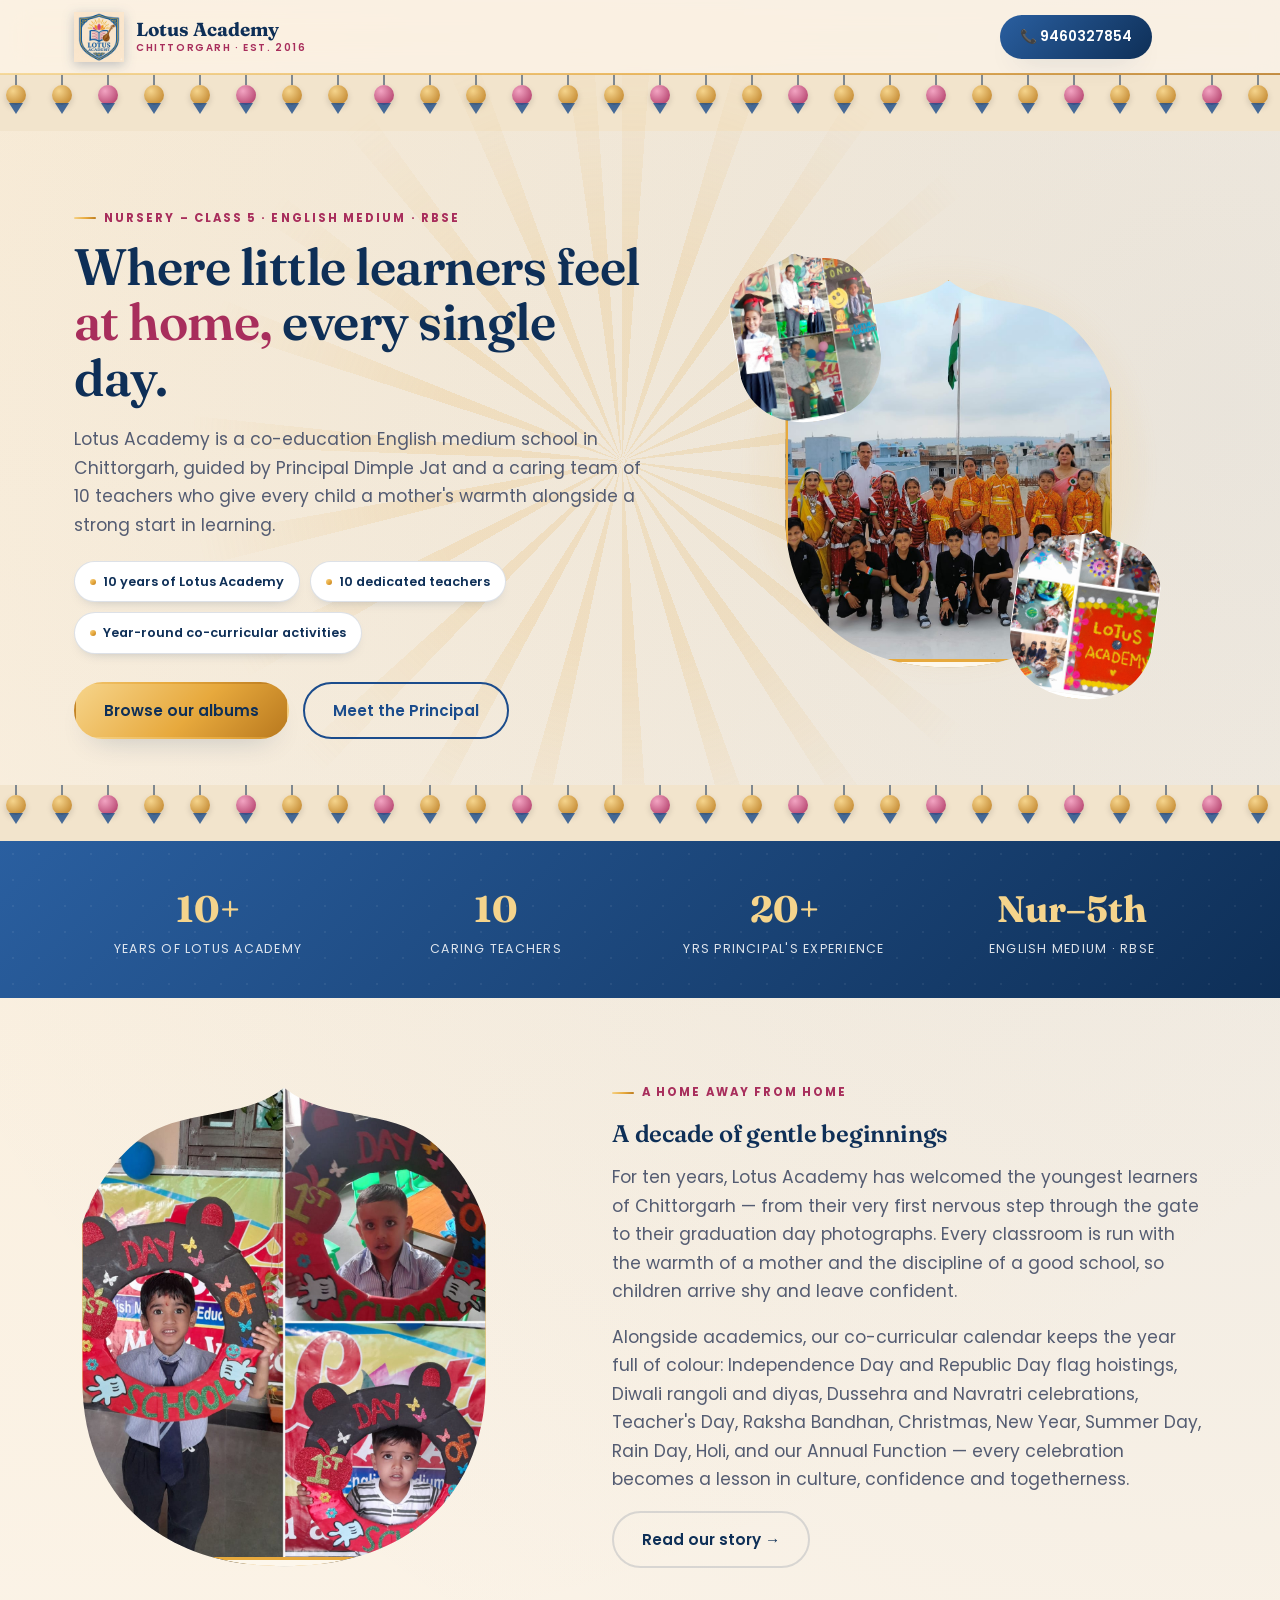
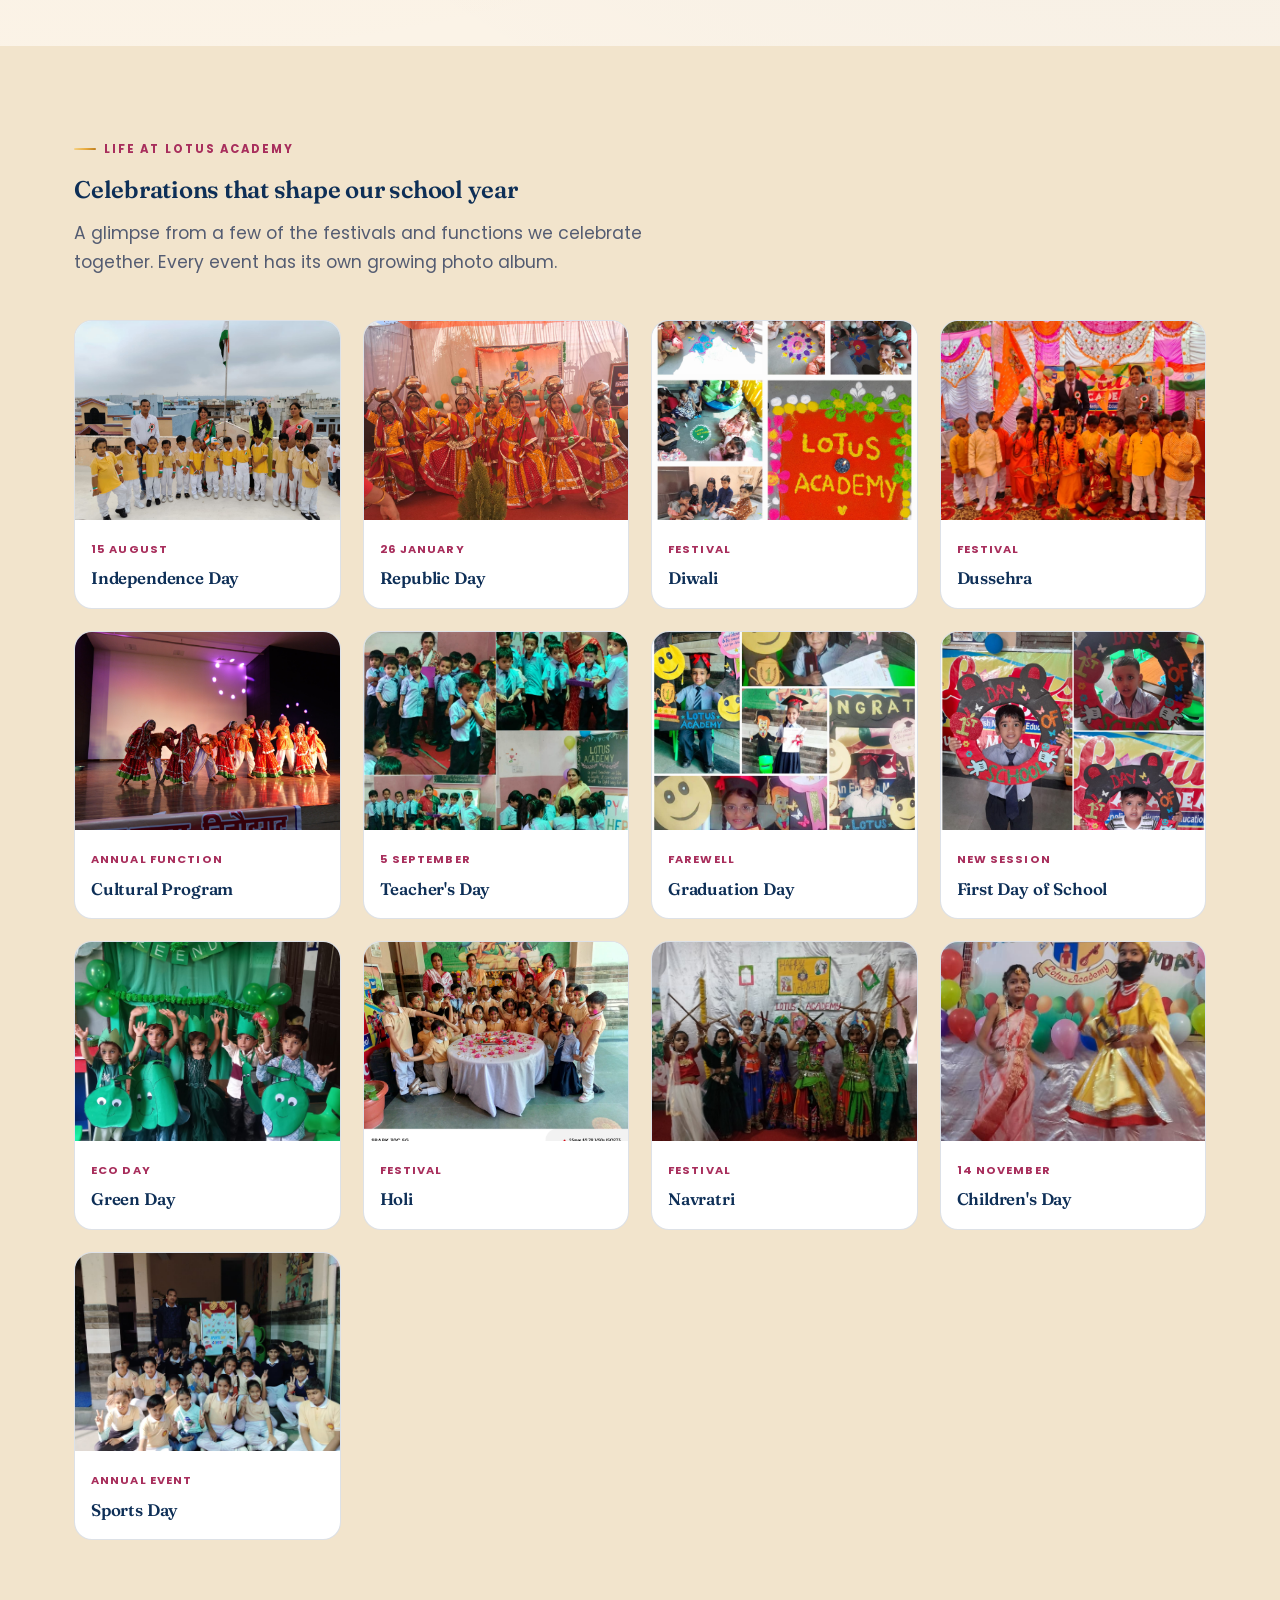
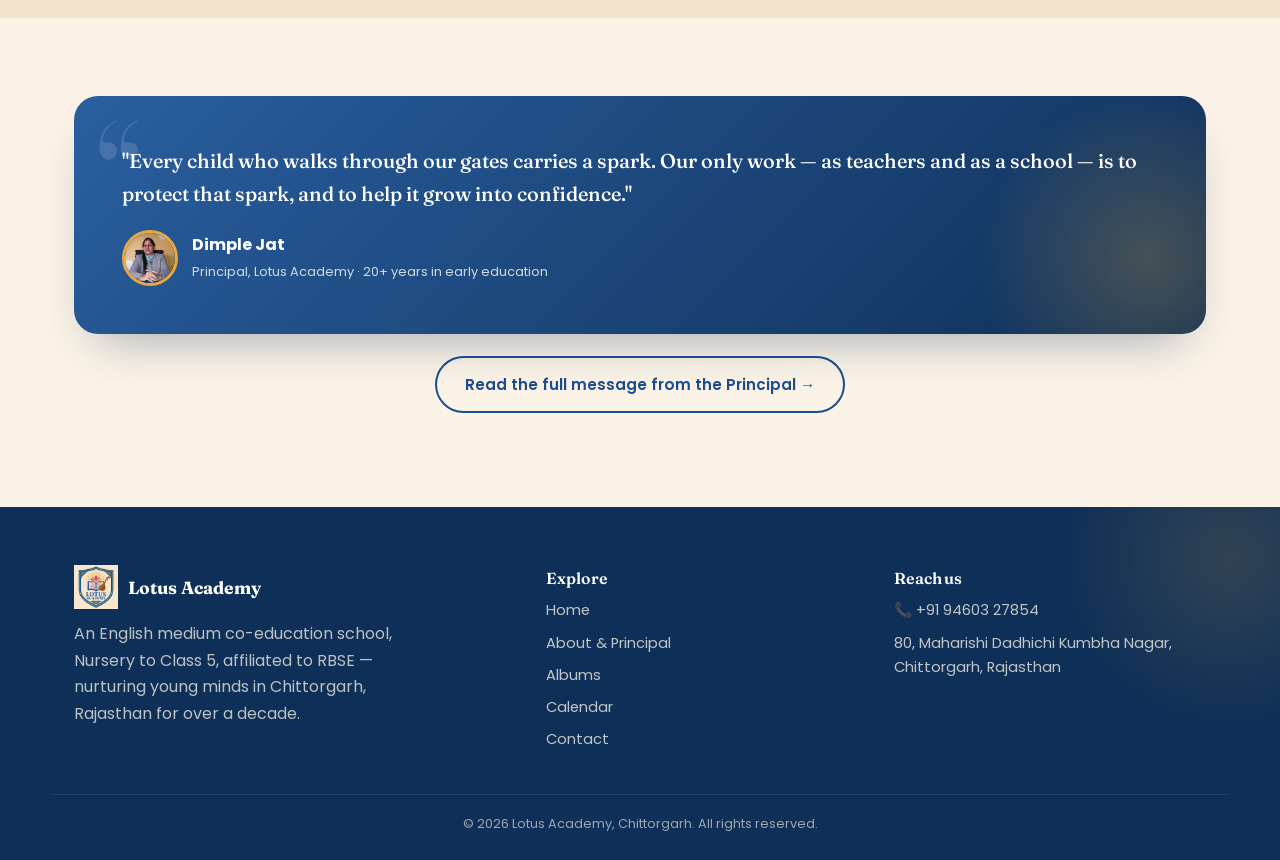
==== commit 81dc4496: "Update index.html" ====
--- a/index.html
+++ b/index.html
@@ -21,12 +21,12 @@
   .menu-btn {
     display: inline-flex; flex-direction: column; justify-content: center; align-items: center;
     gap: 5px; width: 44px; height: 44px; padding: 0;
-    background: transparent; border: 2px solid var(--maroon, #8a1c3c);
+    background: transparent; border: 2px solid var(--Royal-Deep);
     border-radius: 12px; cursor: pointer; transition: background .2s ease;
   }
   .menu-btn span {
     display: block; width: 20px; height: 2.5px; border-radius: 2px;
-    background: var(--maroon, #8a1c3c); transition: transform .25s ease, opacity .25s ease;
+    background: var(--Royal-Deep); transition: transform .25s ease, opacity .25s ease;
   }
   .menu-btn:hover { background: rgba(0,0,0,.05); }
   .menu-btn.open span:nth-child(1) { transform: translateY(7.5px) rotate(45deg); }
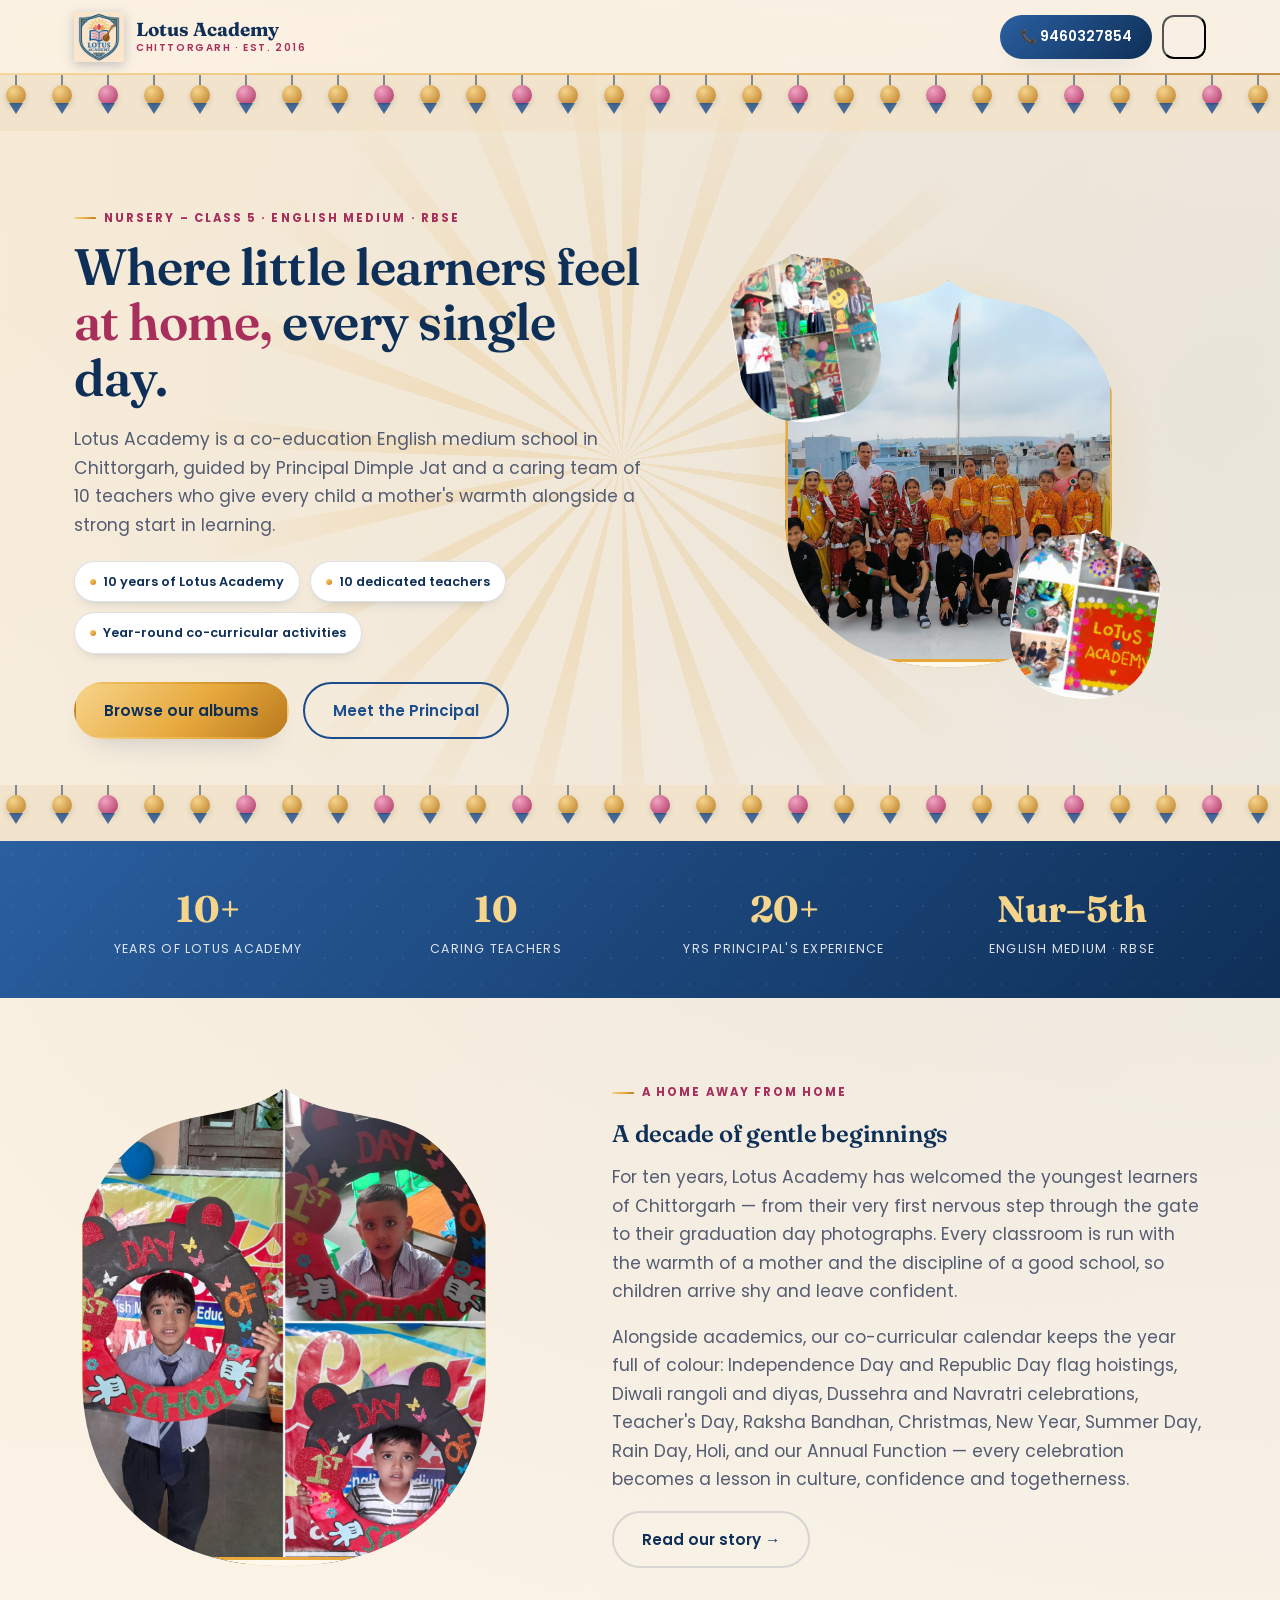
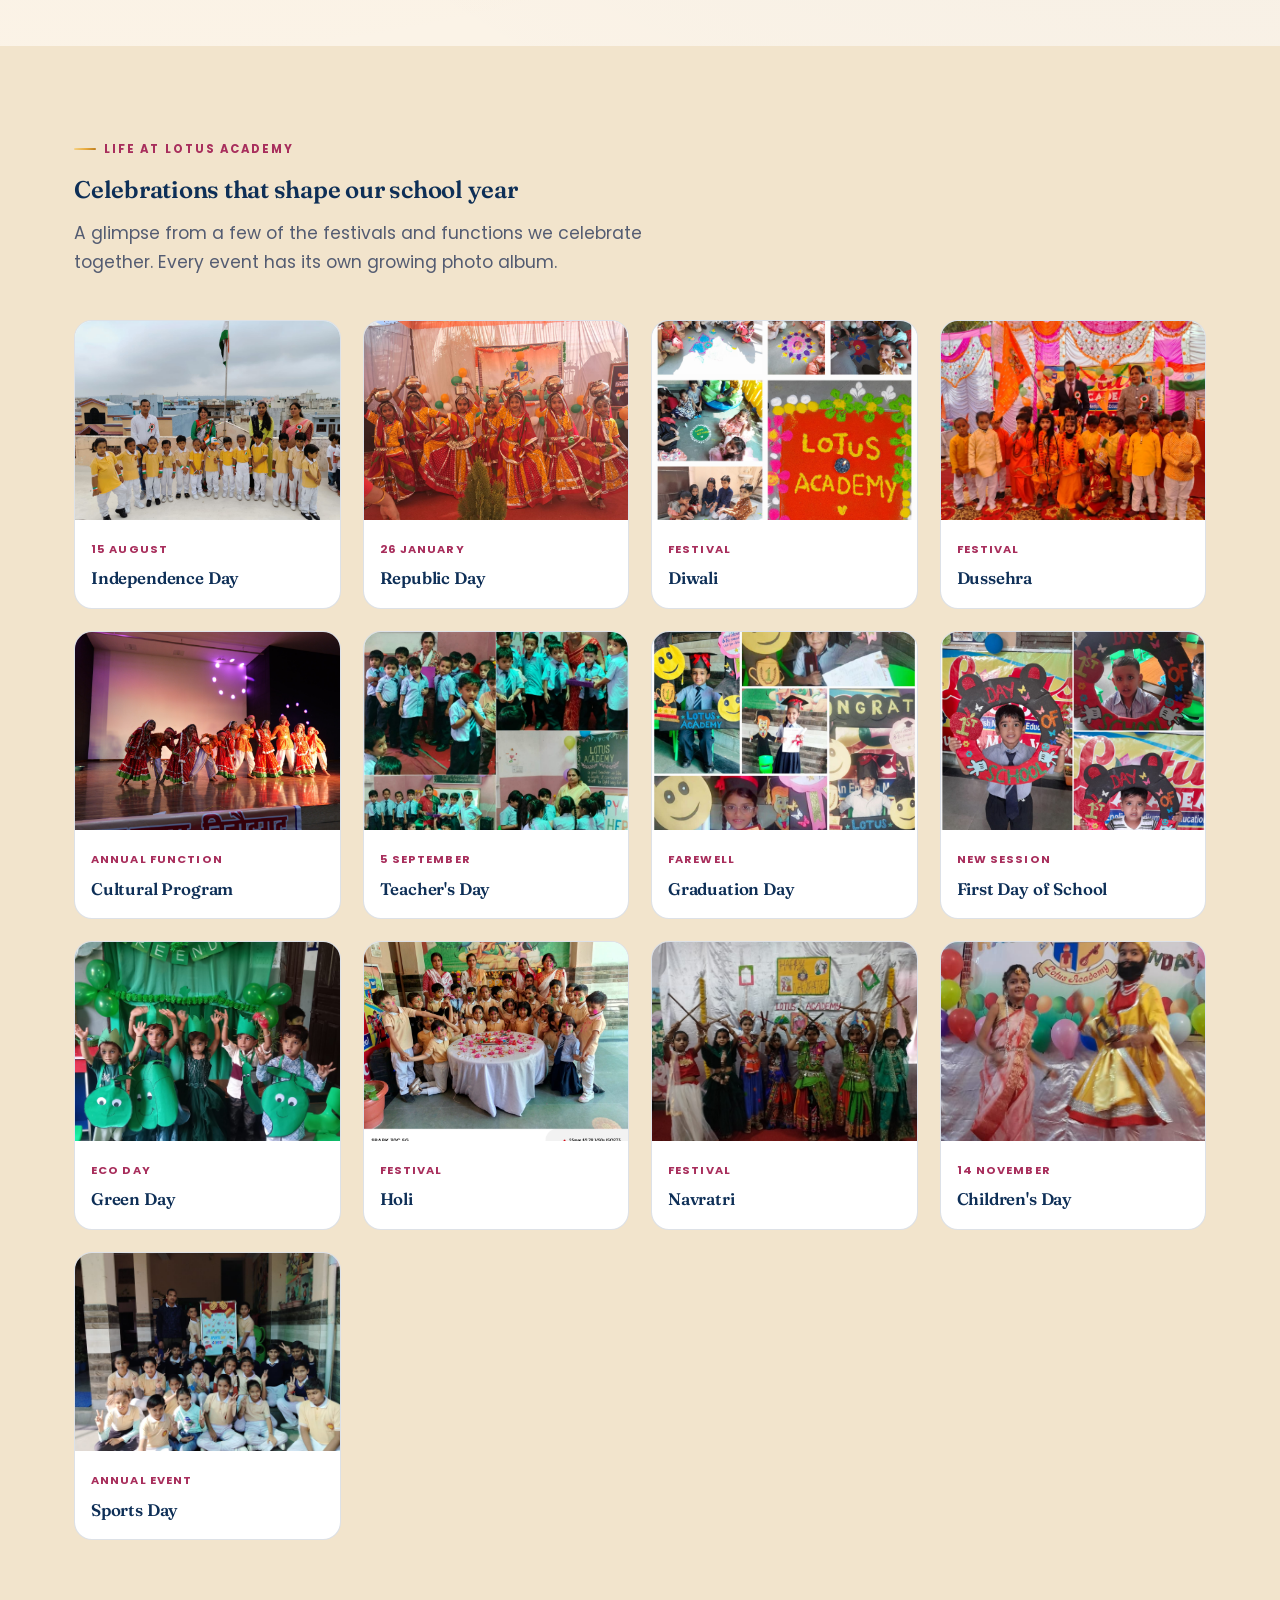
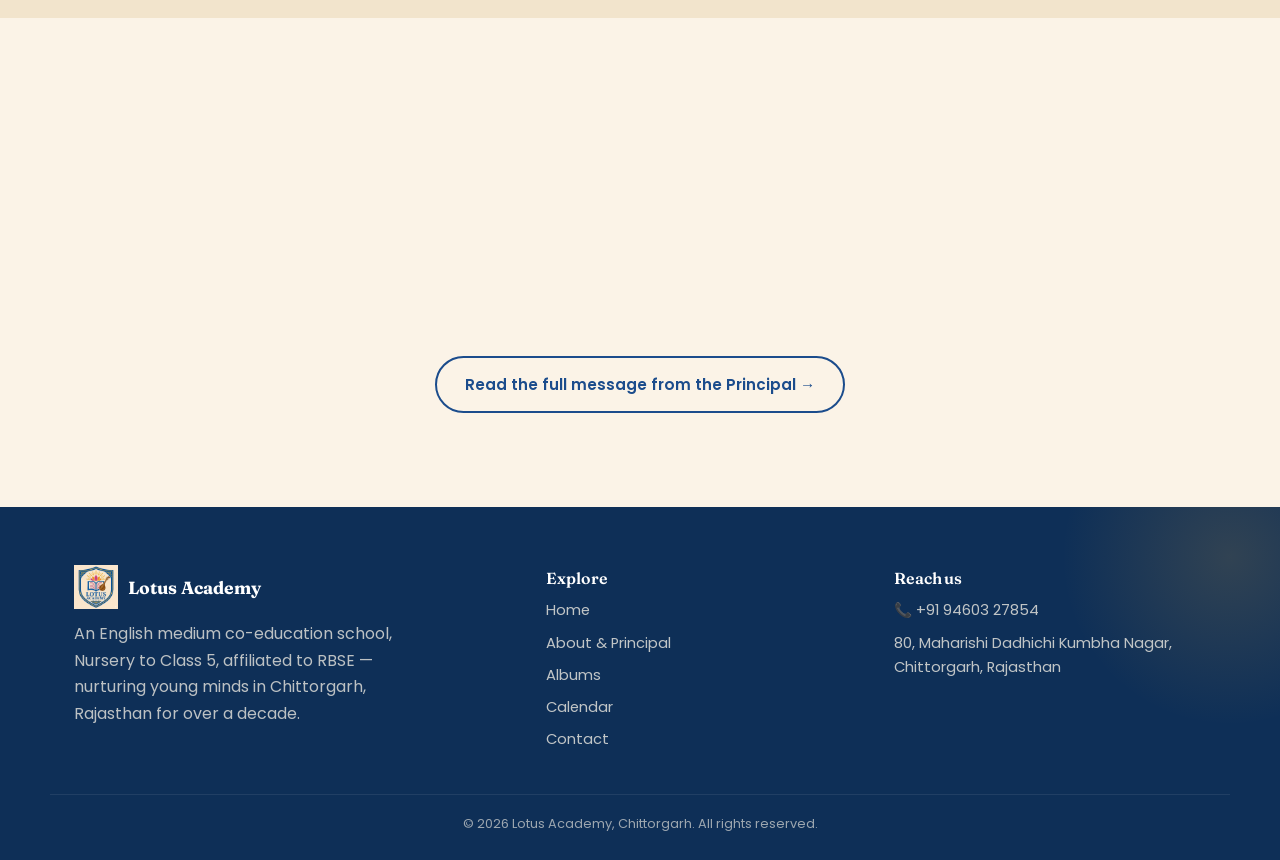
==== commit dab85d53: "Update button styles with new color variable" ====
--- a/index.html
+++ b/index.html
@@ -21,12 +21,12 @@
   .menu-btn {
     display: inline-flex; flex-direction: column; justify-content: center; align-items: center;
     gap: 5px; width: 44px; height: 44px; padding: 0;
-    background: transparent; border: 2px solid var(--Royal-Deep);
+    background: transparent; border: 2px solid var(--royal-deep:#0E2F57);
     border-radius: 12px; cursor: pointer; transition: background .2s ease;
   }
   .menu-btn span {
     display: block; width: 20px; height: 2.5px; border-radius: 2px;
-    background: var(--Royal-Deep); transition: transform .25s ease, opacity .25s ease;
+    background: var(--royal-deep:#0E2F57); transition: transform .25s ease, opacity .25s ease;
   }
   .menu-btn:hover { background: rgba(0,0,0,.05); }
   .menu-btn.open span:nth-child(1) { transform: translateY(7.5px) rotate(45deg); }
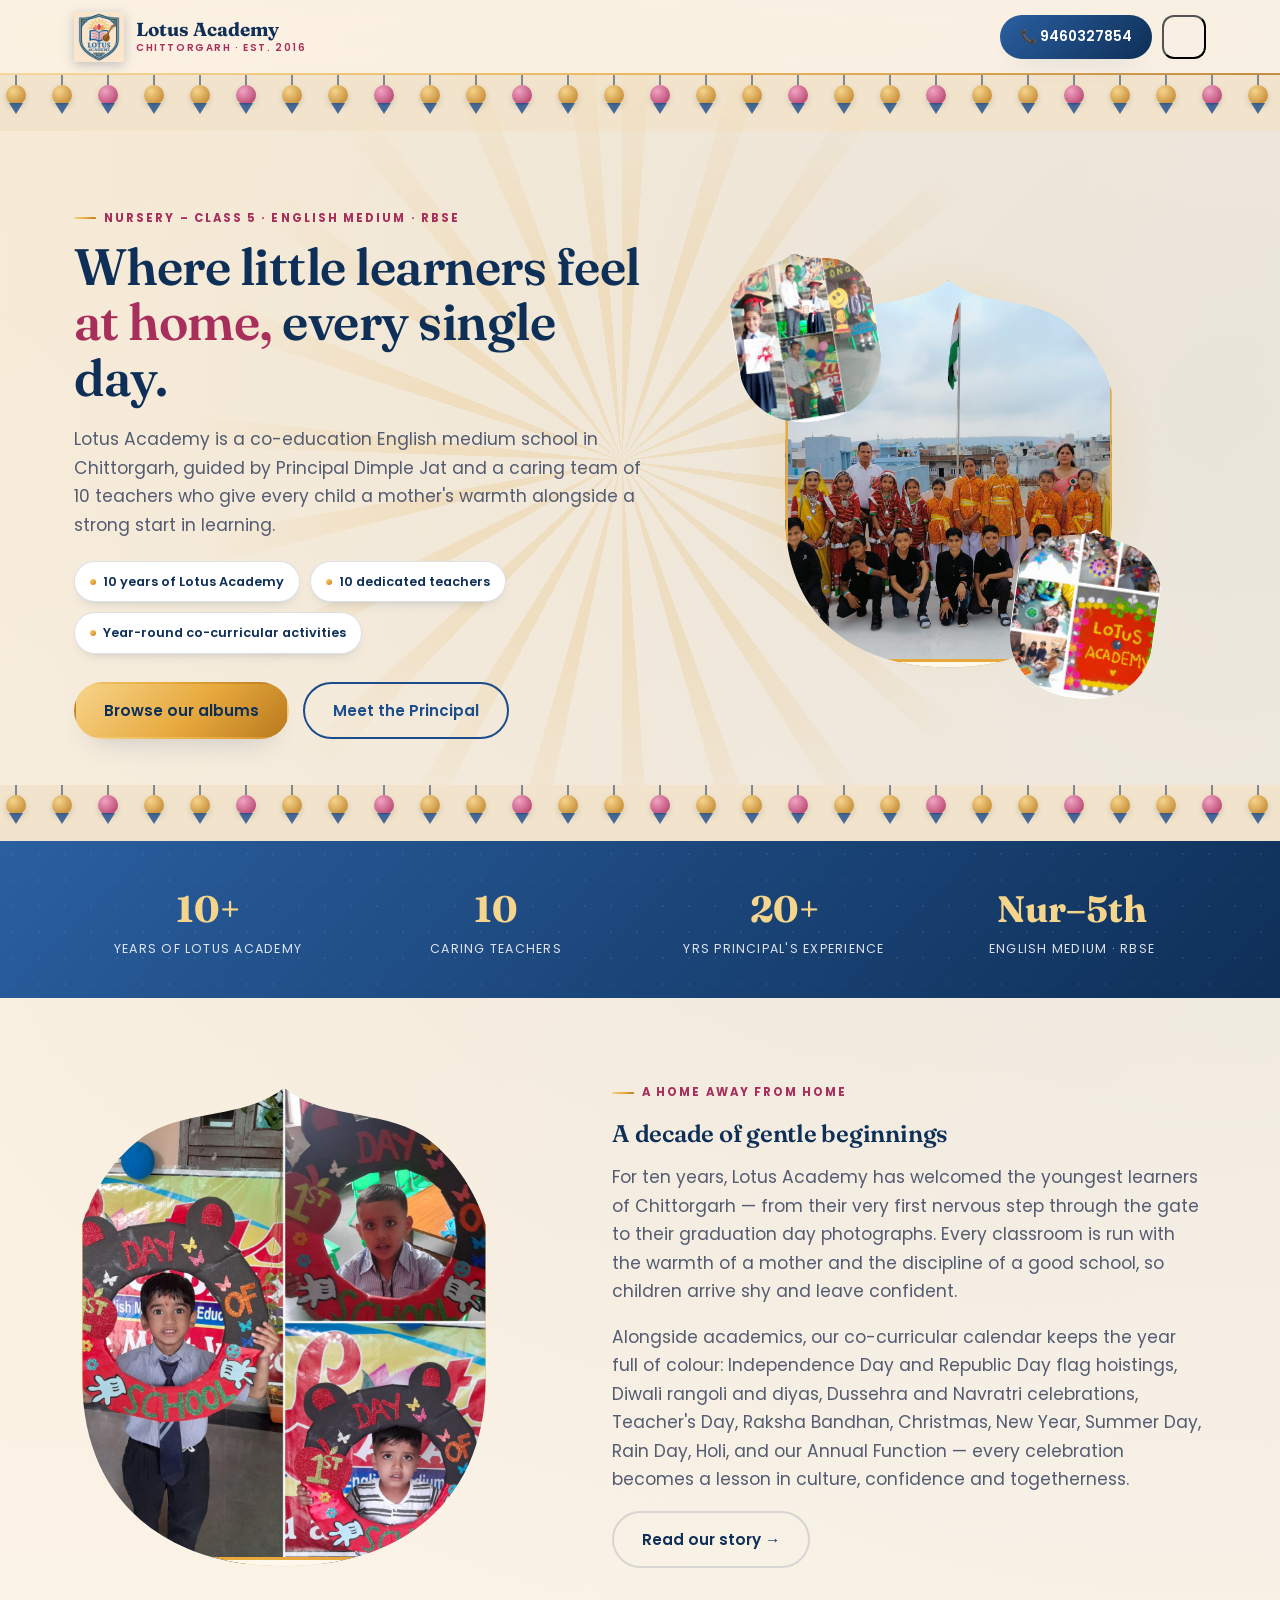
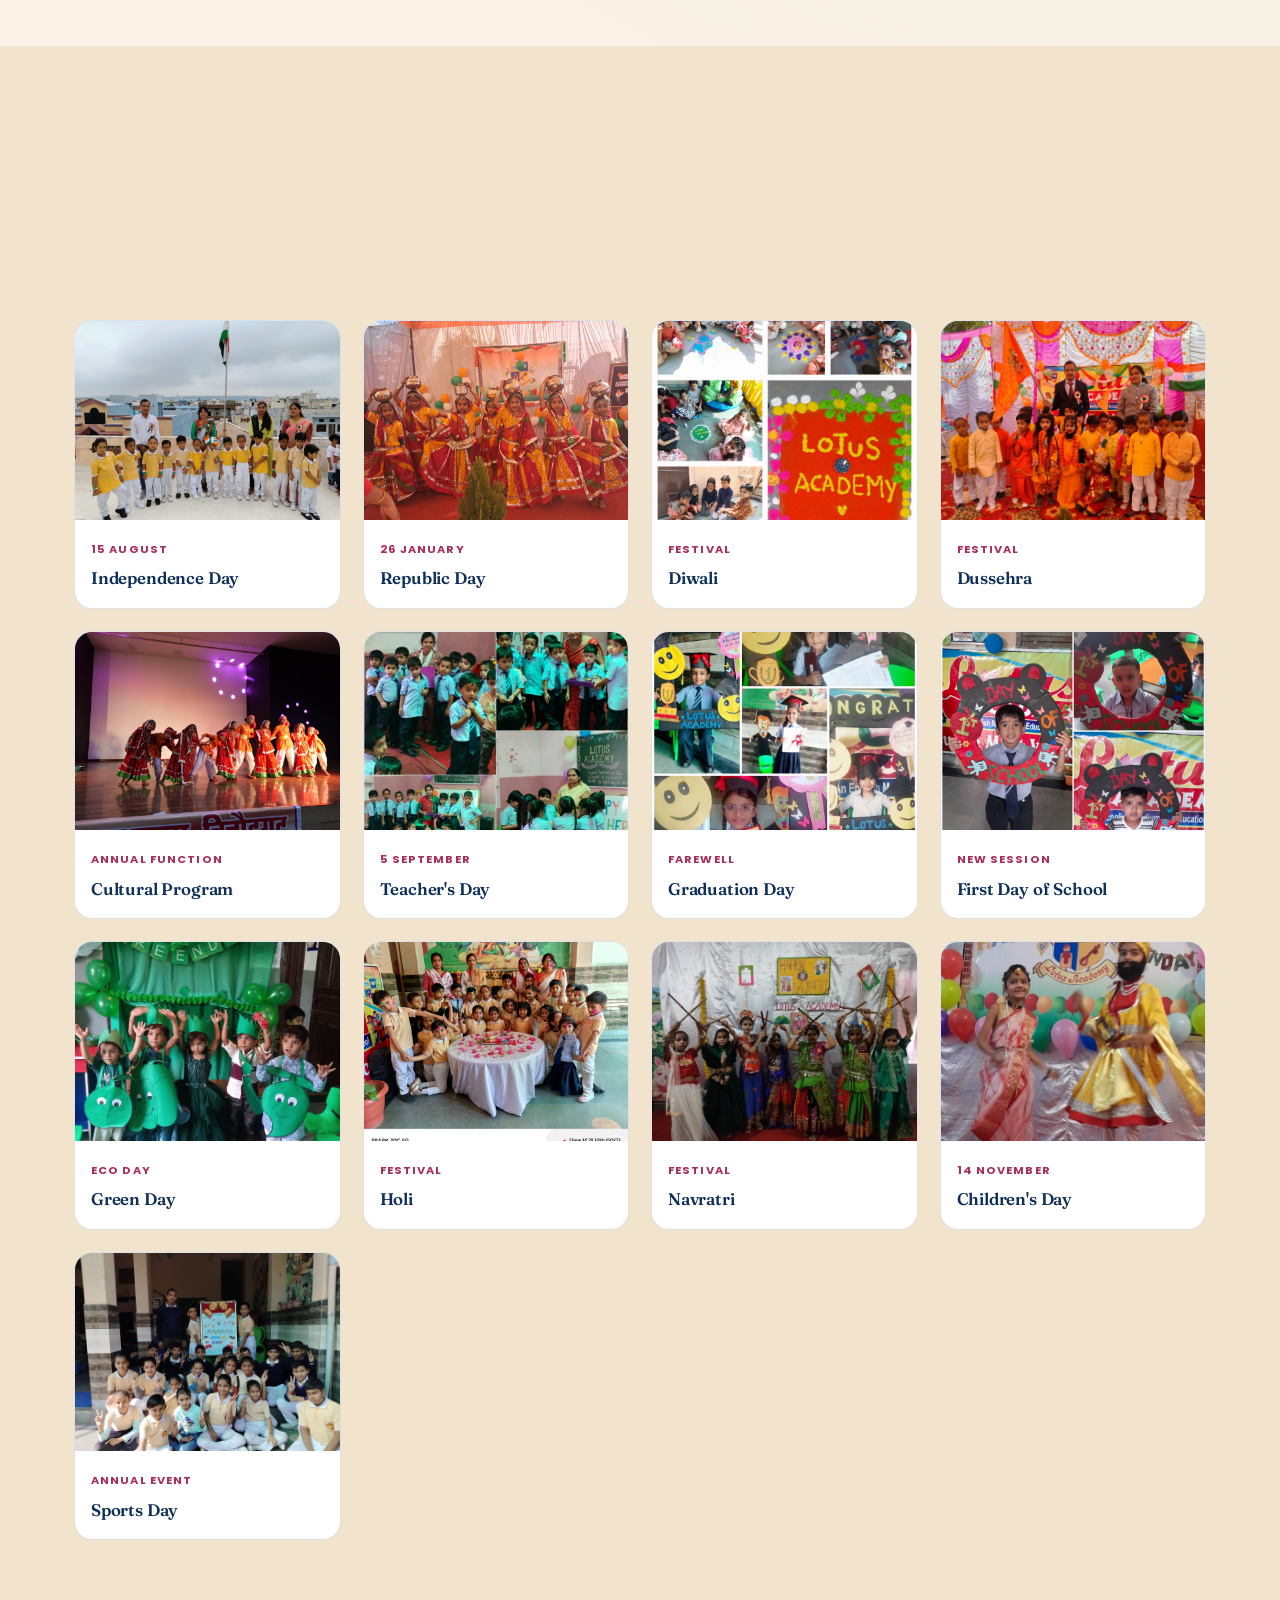
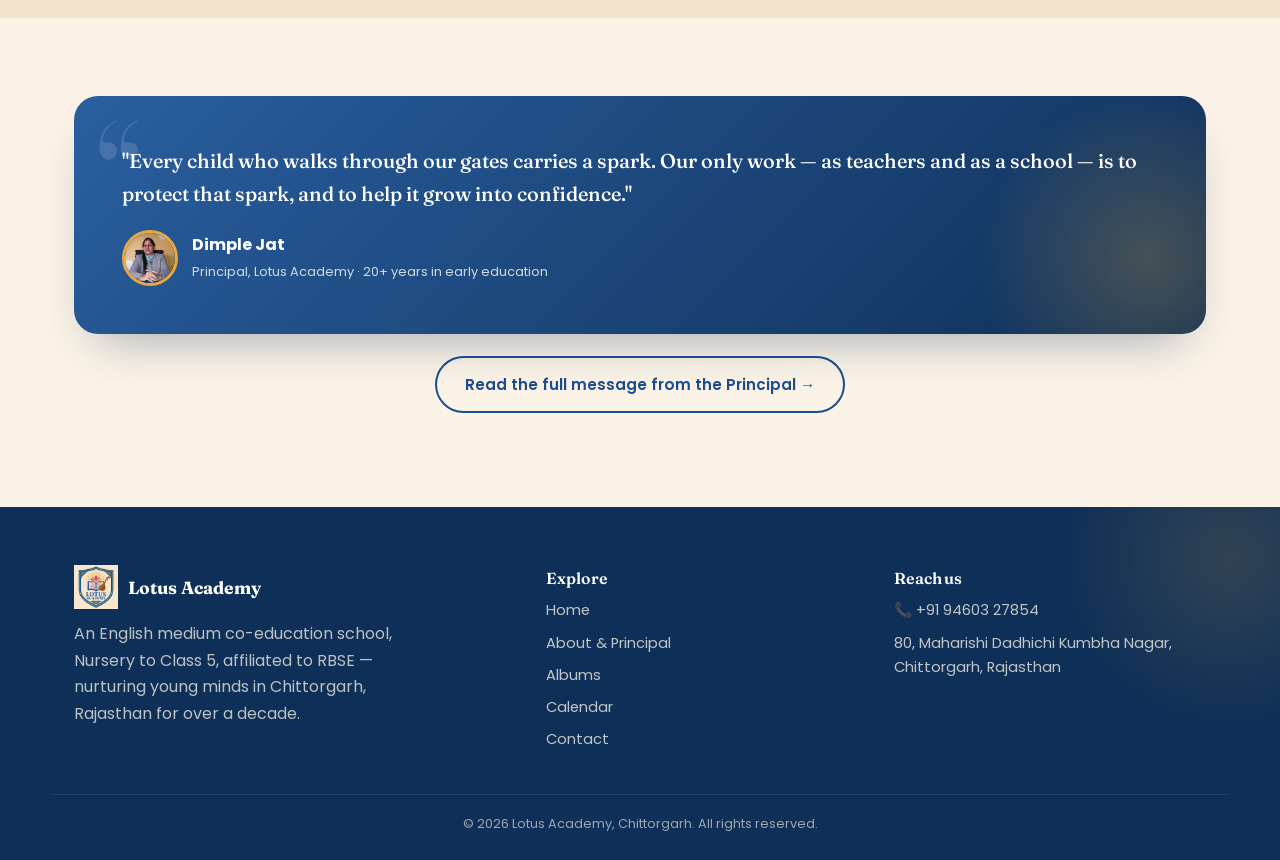
==== commit 68941b81: "Update index.html" ====
--- a/index.html
+++ b/index.html
@@ -55,7 +55,7 @@
     display: flex; align-items: center; justify-content: space-between;
     padding: 6px 10px 12px; margin-bottom: 6px; border-bottom: 1px solid rgba(0,0,0,.08);
   }
-  .menu-popup-head b { font-family: 'Fraunces', serif; font-size: 1.15rem; color: var(--maroon, #8a1c3c); }
+  .menu-popup-head b { font-family: 'Fraunces', serif; font-size: 1.15rem; color: var(--royal-deep:#0E2F57); }
   .menu-close {
     width: 34px; height: 34px; border: 0; border-radius: 50%; cursor: pointer;
     background: rgba(0,0,0,.06); font-size: 1.1rem; line-height: 1;
@@ -70,10 +70,10 @@
   }
   .menu-popup nav a .ic { width: 26px; text-align: center; font-size: 1.15rem; }
   .menu-popup nav a:hover { background: rgba(0,0,0,.06); transform: translateX(3px); }
-  .menu-popup nav a.active { background: var(--maroon, #8a1c3c); color: #fff; }
+  .menu-popup nav a.active { background: var(--royal-deep:#0E2F57); color: #fff; }
   .menu-popup .menu-call {
     display: block; text-align: center; margin-top: 10px; padding: 12px 14px;
-    border-radius: 12px; background: var(--maroon, #8a1c3c); color: #fff;
+    border-radius: 12px; background: var(--royal-deep:#0E2F57); color: #fff;
     text-decoration: none; font-weight: 600;
   }
 
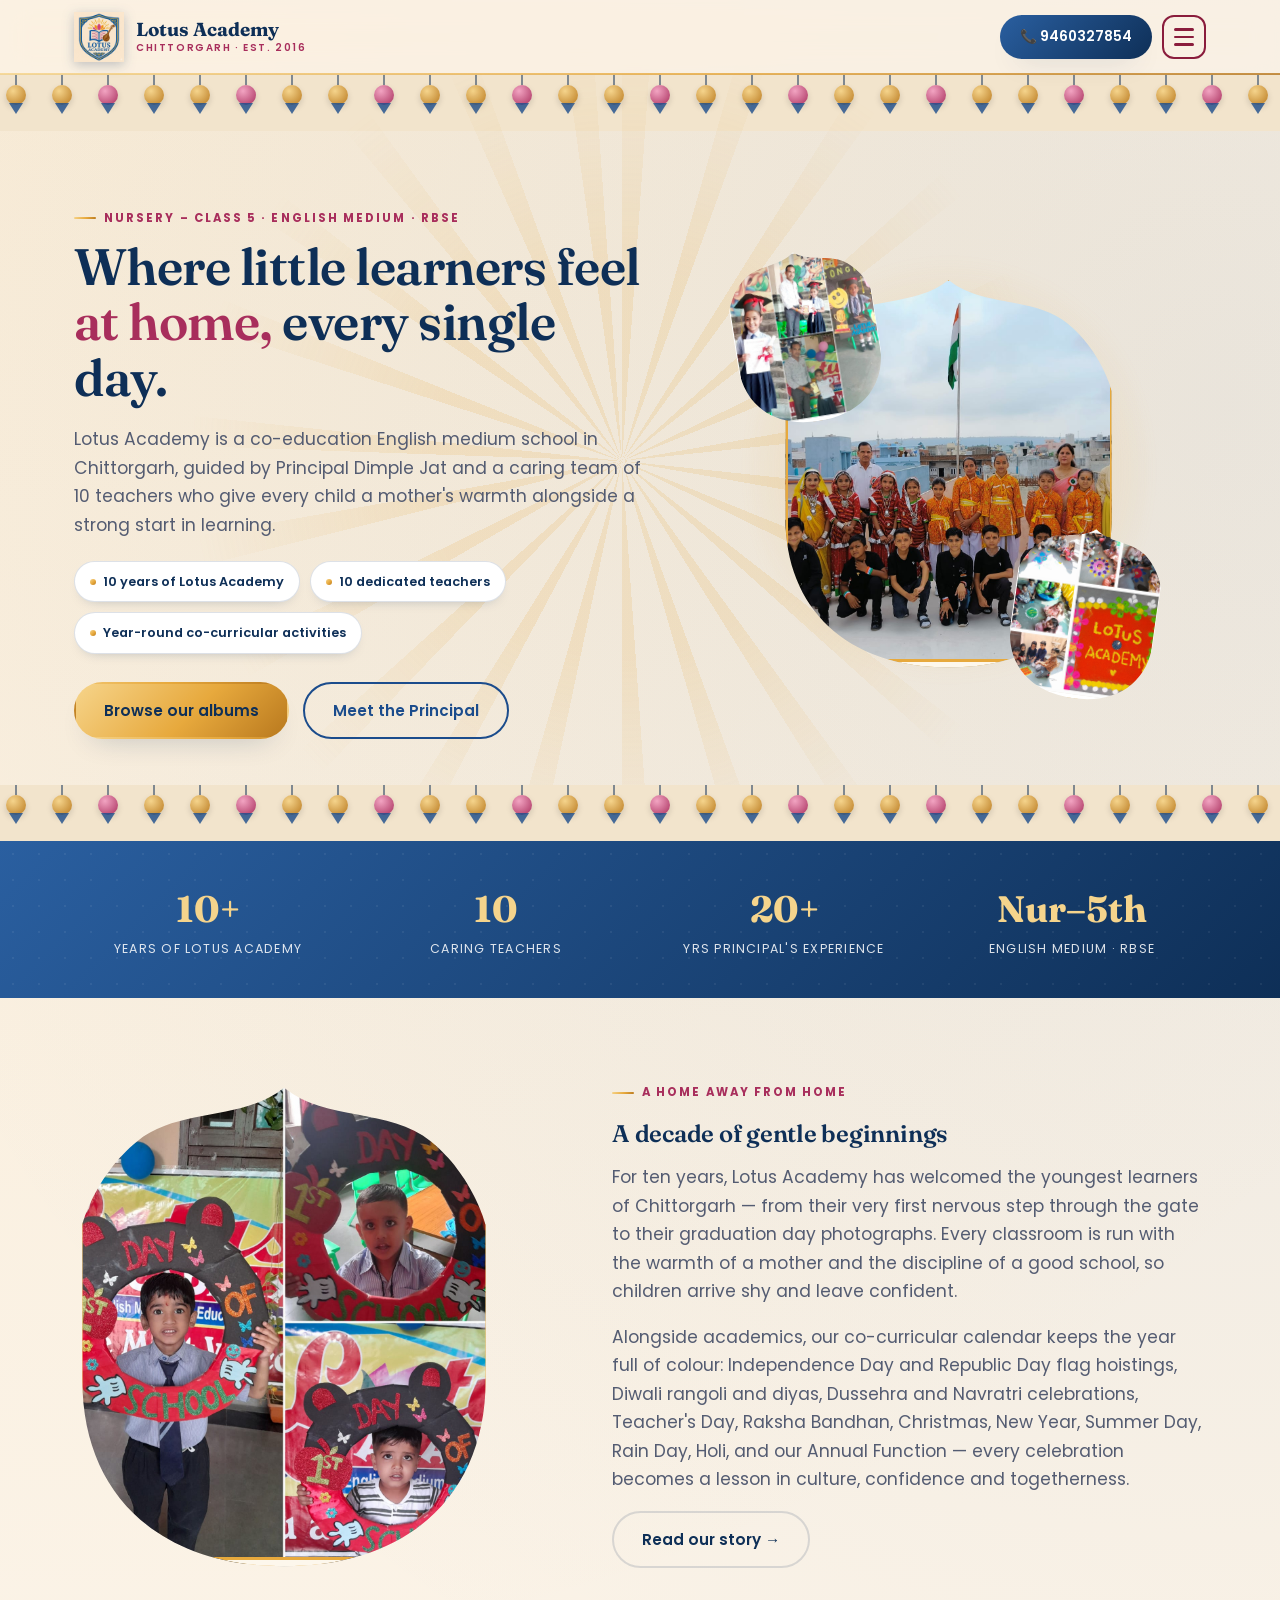
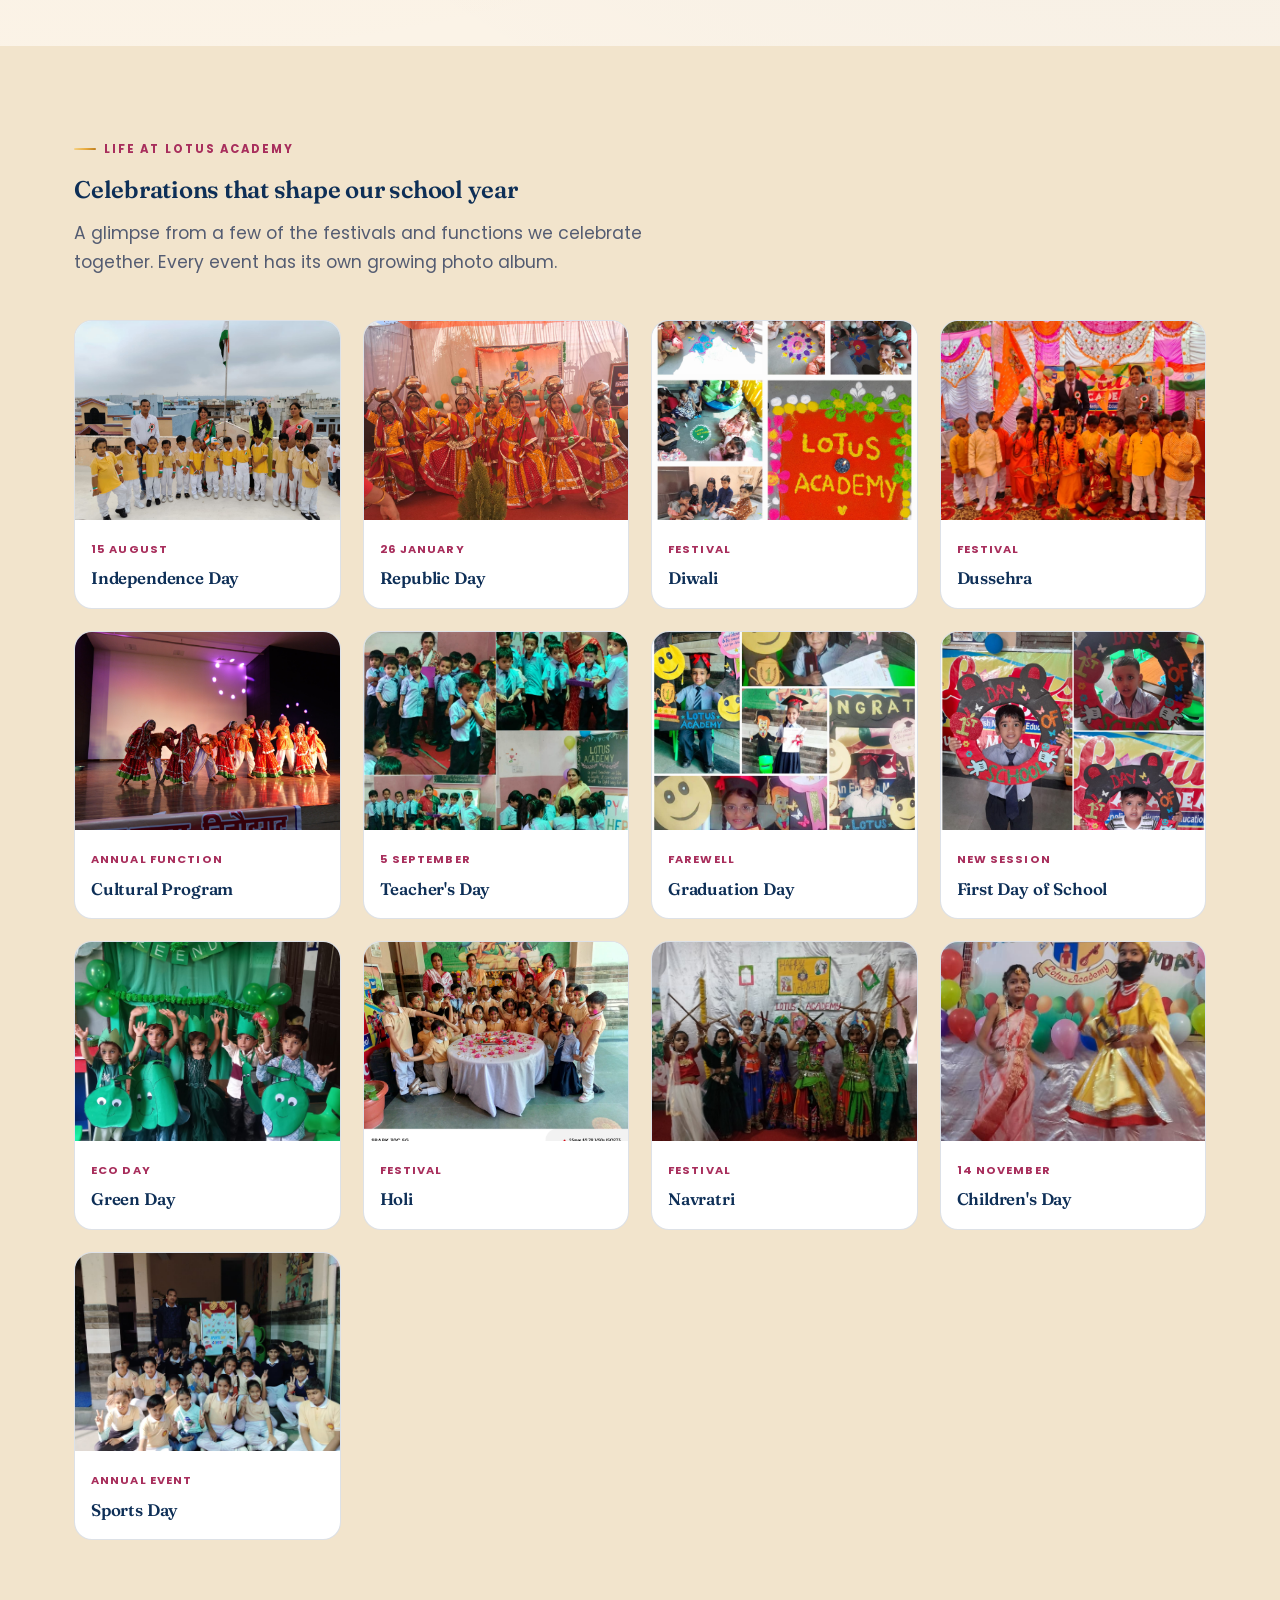
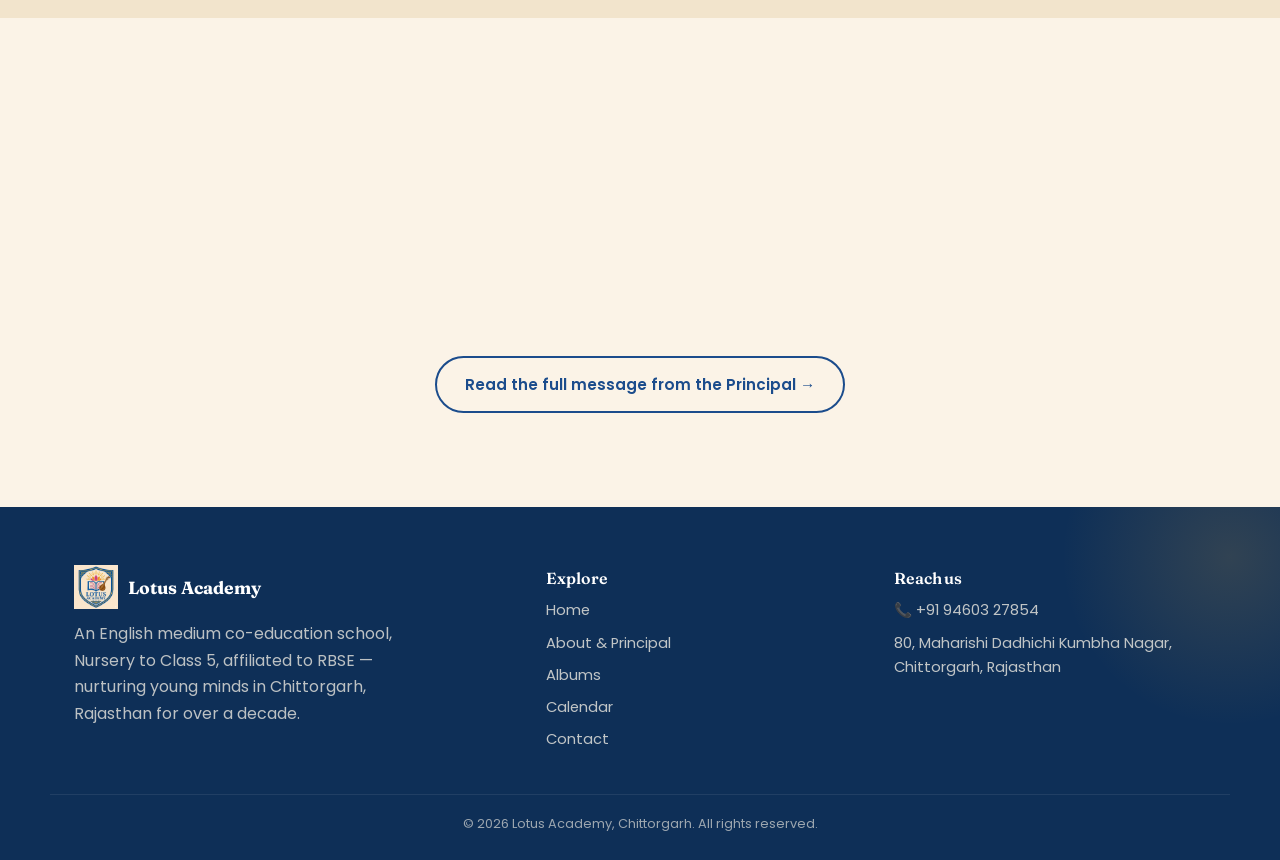
==== commit cc58ec21: "Change color variables from royal deep to maroon" ====
--- a/index.html
+++ b/index.html
@@ -21,12 +21,12 @@
   .menu-btn {
     display: inline-flex; flex-direction: column; justify-content: center; align-items: center;
     gap: 5px; width: 44px; height: 44px; padding: 0;
-    background: transparent; border: 2px solid var(--royal-deep:#0E2F57);
+    background: transparent; border: 2px solid var(--maroon, #8a1c3c);
     border-radius: 12px; cursor: pointer; transition: background .2s ease;
   }
   .menu-btn span {
     display: block; width: 20px; height: 2.5px; border-radius: 2px;
-    background: var(--royal-deep:#0E2F57); transition: transform .25s ease, opacity .25s ease;
+    background: var(--maroon, #8a1c3c); transition: transform .25s ease, opacity .25s ease;
   }
   .menu-btn:hover { background: rgba(0,0,0,.05); }
   .menu-btn.open span:nth-child(1) { transform: translateY(7.5px) rotate(45deg); }
@@ -55,7 +55,7 @@
     display: flex; align-items: center; justify-content: space-between;
     padding: 6px 10px 12px; margin-bottom: 6px; border-bottom: 1px solid rgba(0,0,0,.08);
   }
-  .menu-popup-head b { font-family: 'Fraunces', serif; font-size: 1.15rem; color: var(--royal-deep:#0E2F57); }
+  .menu-popup-head b { font-family: 'Fraunces', serif; font-size: 1.15rem; color: var(--maroon, #8a1c3c); }
   .menu-close {
     width: 34px; height: 34px; border: 0; border-radius: 50%; cursor: pointer;
     background: rgba(0,0,0,.06); font-size: 1.1rem; line-height: 1;
@@ -70,10 +70,10 @@
   }
   .menu-popup nav a .ic { width: 26px; text-align: center; font-size: 1.15rem; }
   .menu-popup nav a:hover { background: rgba(0,0,0,.06); transform: translateX(3px); }
-  .menu-popup nav a.active { background: var(--royal-deep:#0E2F57); color: #fff; }
+  .menu-popup nav a.active { background: var(--maroon, #8a1c3c); color: #fff; }
   .menu-popup .menu-call {
     display: block; text-align: center; margin-top: 10px; padding: 12px 14px;
-    border-radius: 12px; background: var(--royal-deep:#0E2F57); color: #fff;
+    border-radius: 12px; background: var(--maroon, #8a1c3c); color: #fff;
     text-decoration: none; font-weight: 600;
   }
 
@@ -126,16 +126,15 @@
       <button class="menu-close" id="menuClose" aria-label="Close menu">✕</button>
     </div>
     <nav>
-      <a href="index.html" class="active"><span class="ic"></span>Home</a>
-      <a href="about.html"><span class="ic"></span>About &amp; Principal</a>
-      <a href="staff.html"><span class="ic"></span>Staff Details</a>
-      <a href="fees.html"><span class="ic"></span>Fees Structure</a>
-      <a href="gallery.html"><span class="ic"></span>Albums</a>
-      <a href="calendar.html"><span class="ic"></span>Calendar</a>
-      <a href="contact.html"><span class="ic"></span>Contact</a>
-    
+      <a href="index.html" class="active"><span class="ic">🏠</span>Home</a>
+      <a href="about.html"><span class="ic">🎓</span>About &amp; Principal</a>
+      <a href="staff.html"><span class="ic">👩‍🏫</span>Staff Details</a>
+      <a href="fees.html"><span class="ic">💰</span>Fees Structure</a>
+      <a href="gallery.html"><span class="ic">🖼️</span>Albums</a>
+      <a href="calendar.html"><span class="ic">📅</span>Calendar</a>
+      <a href="contact.html"><span class="ic">📍</span>Contact</a>
+    </nav>
     <a href="tel:+919460327854" class="menu-call">📞 Call: 9460327854</a>
-      </nav>
   </div>
 </div>
 
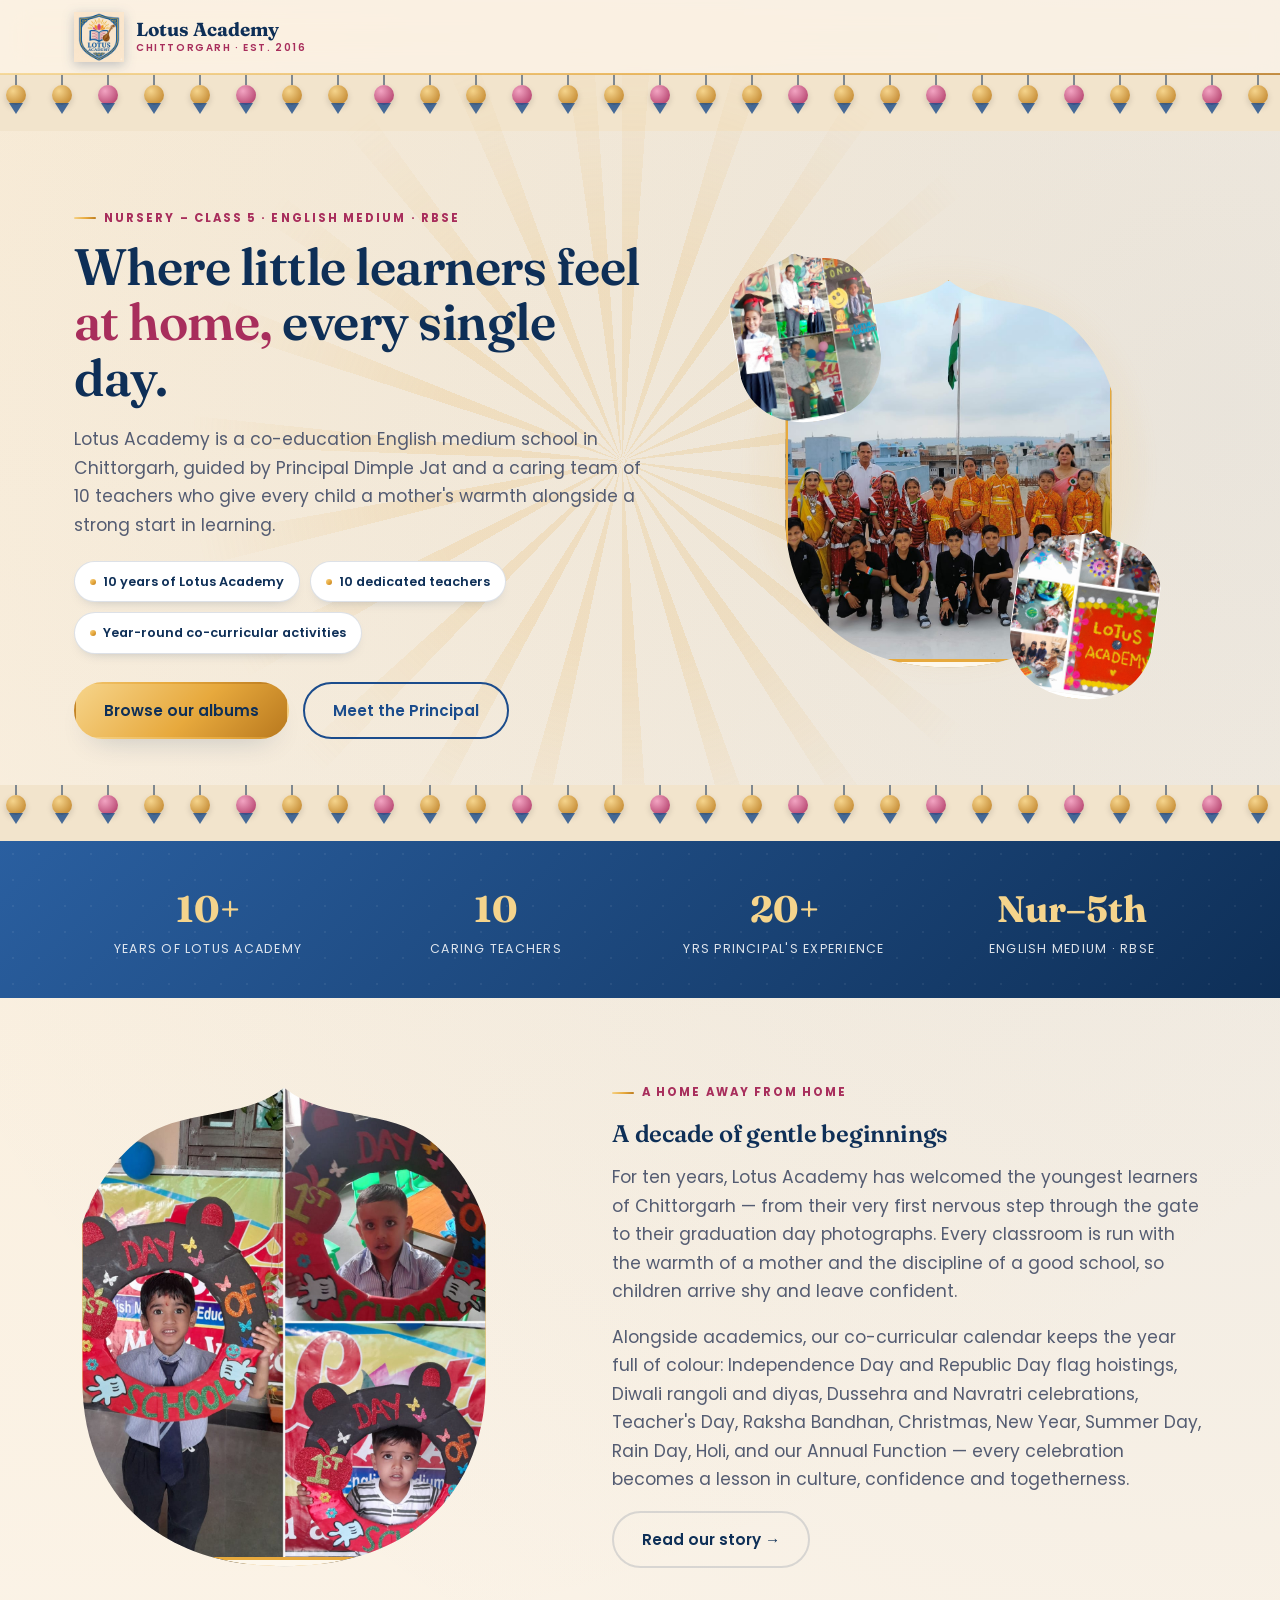
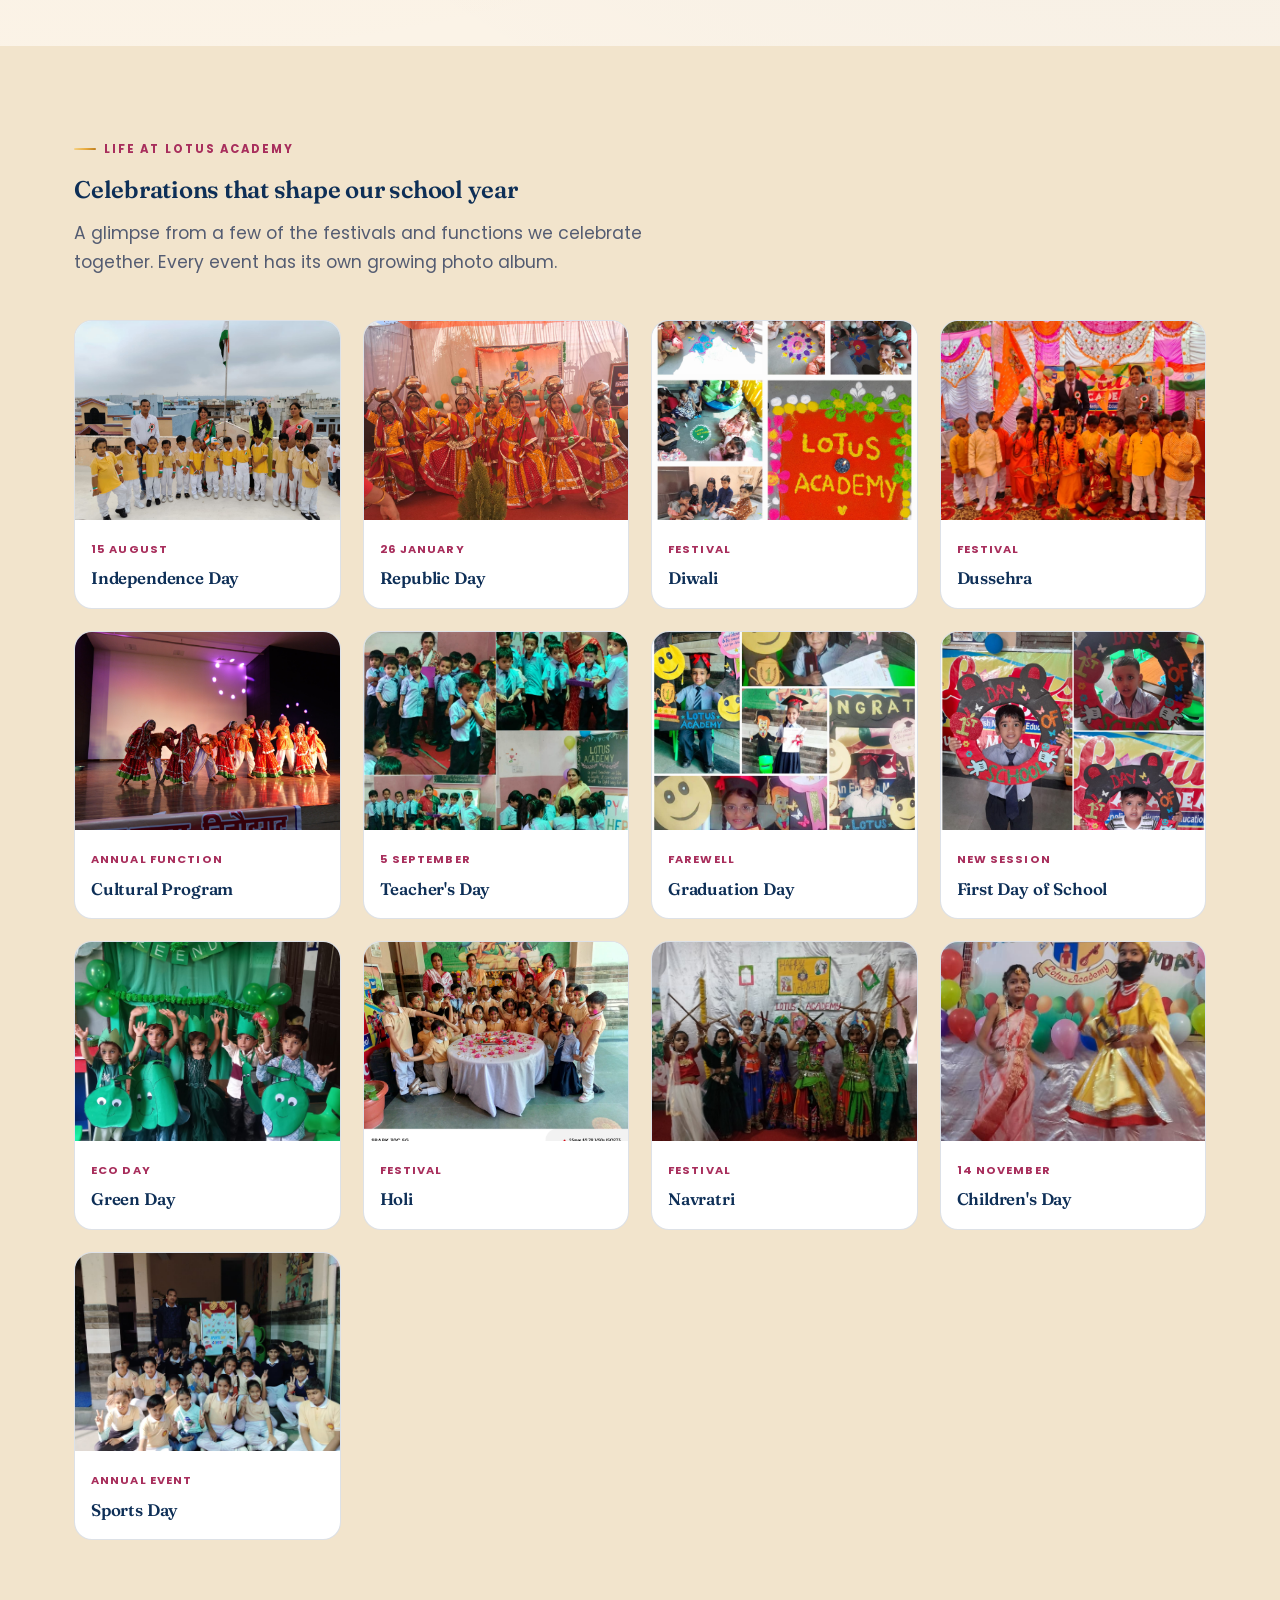
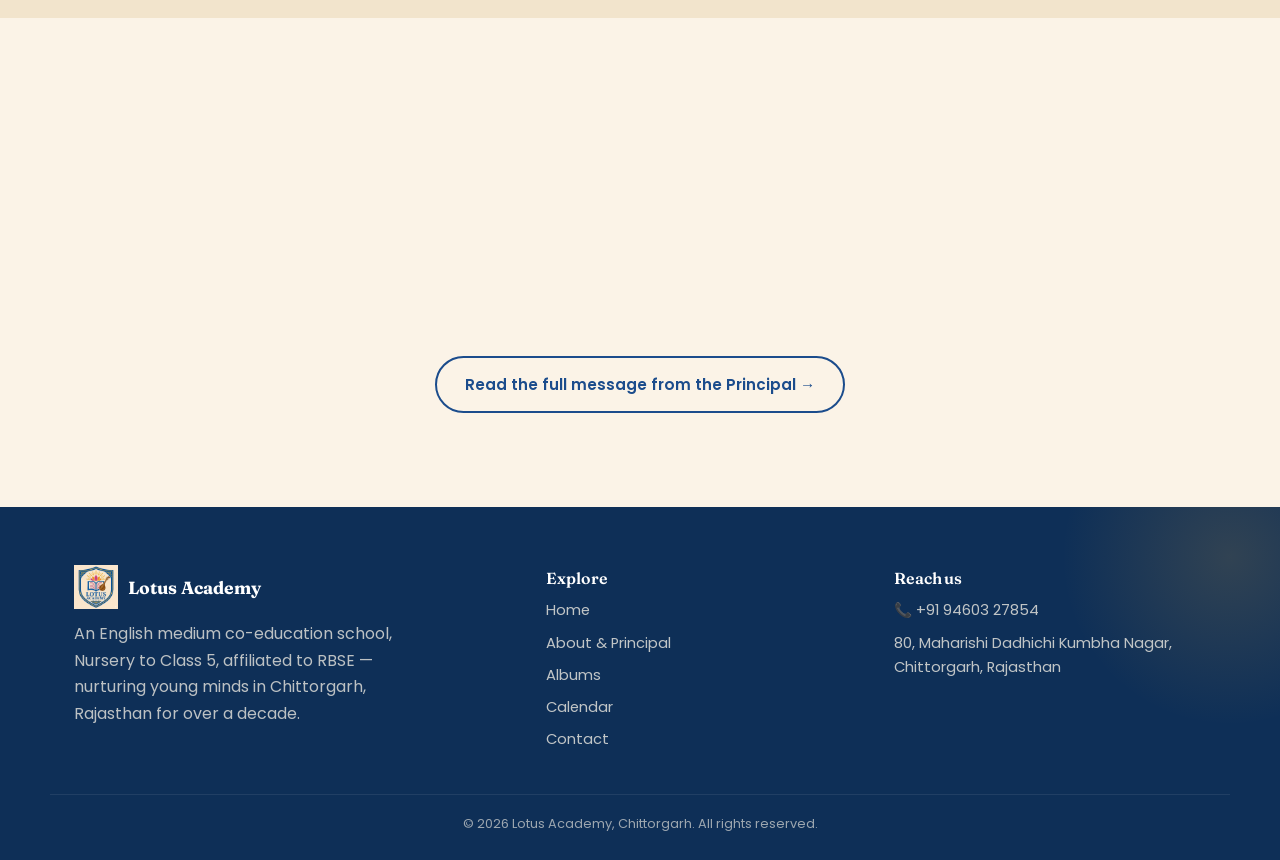
==== commit c454bf4f: "Refactor header actions and navigation links Removed header actions and updated navigation links." ====
--- a/index.html
+++ b/index.html
@@ -106,13 +106,6 @@
     <!-- purana nav (khali, hidden) — main.js ke liye element bacha ke rakha hai -->
     <nav class="main-nav" aria-hidden="true"></nav>
 
-    <div class="header-actions">
-      <a href="tel:+919460327854" class="call-btn">📞 9460327854</a>
-      <button class="menu-btn" id="menuBtn" aria-label="Open menu" aria-expanded="false" aria-controls="menuOverlay">
-        <span></span><span></span><span></span>
-      </button>
-    </div>
-
     <!-- purana toggle (hidden, sirf compatibility ke liye) -->
     <button class="menu-toggle" aria-label="Toggle menu" aria-expanded="false" aria-hidden="true" tabindex="-1">☰</button>
   </div>
@@ -126,13 +119,13 @@
       <button class="menu-close" id="menuClose" aria-label="Close menu">✕</button>
     </div>
     <nav>
-      <a href="index.html" class="active"><span class="ic">🏠</span>Home</a>
-      <a href="about.html"><span class="ic">🎓</span>About &amp; Principal</a>
-      <a href="staff.html"><span class="ic">👩‍🏫</span>Staff Details</a>
-      <a href="fees.html"><span class="ic">💰</span>Fees Structure</a>
-      <a href="gallery.html"><span class="ic">🖼️</span>Albums</a>
-      <a href="calendar.html"><span class="ic">📅</span>Calendar</a>
-      <a href="contact.html"><span class="ic">📍</span>Contact</a>
+      <a href="index.html" class="active"><span class="ic"></span>Home</a>
+      <a href="about.html"><span class="ic"></span>About &amp; Principal</a>
+      <a href="staff.html"><span class="ic"></span>Staff Details</a>
+      <a href="fees.html"><span class="ic"></span>Fees Structure</a>
+      <a href="gallery.html"><span class="ic"></span>Albums</a>
+      <a href="calendar.html"><span class="ic"></span>Calendar</a>
+      <a href="contact.html"><span class="ic"></span>Contact</a>
     </nav>
     <a href="tel:+919460327854" class="menu-call">📞 Call: 9460327854</a>
   </div>
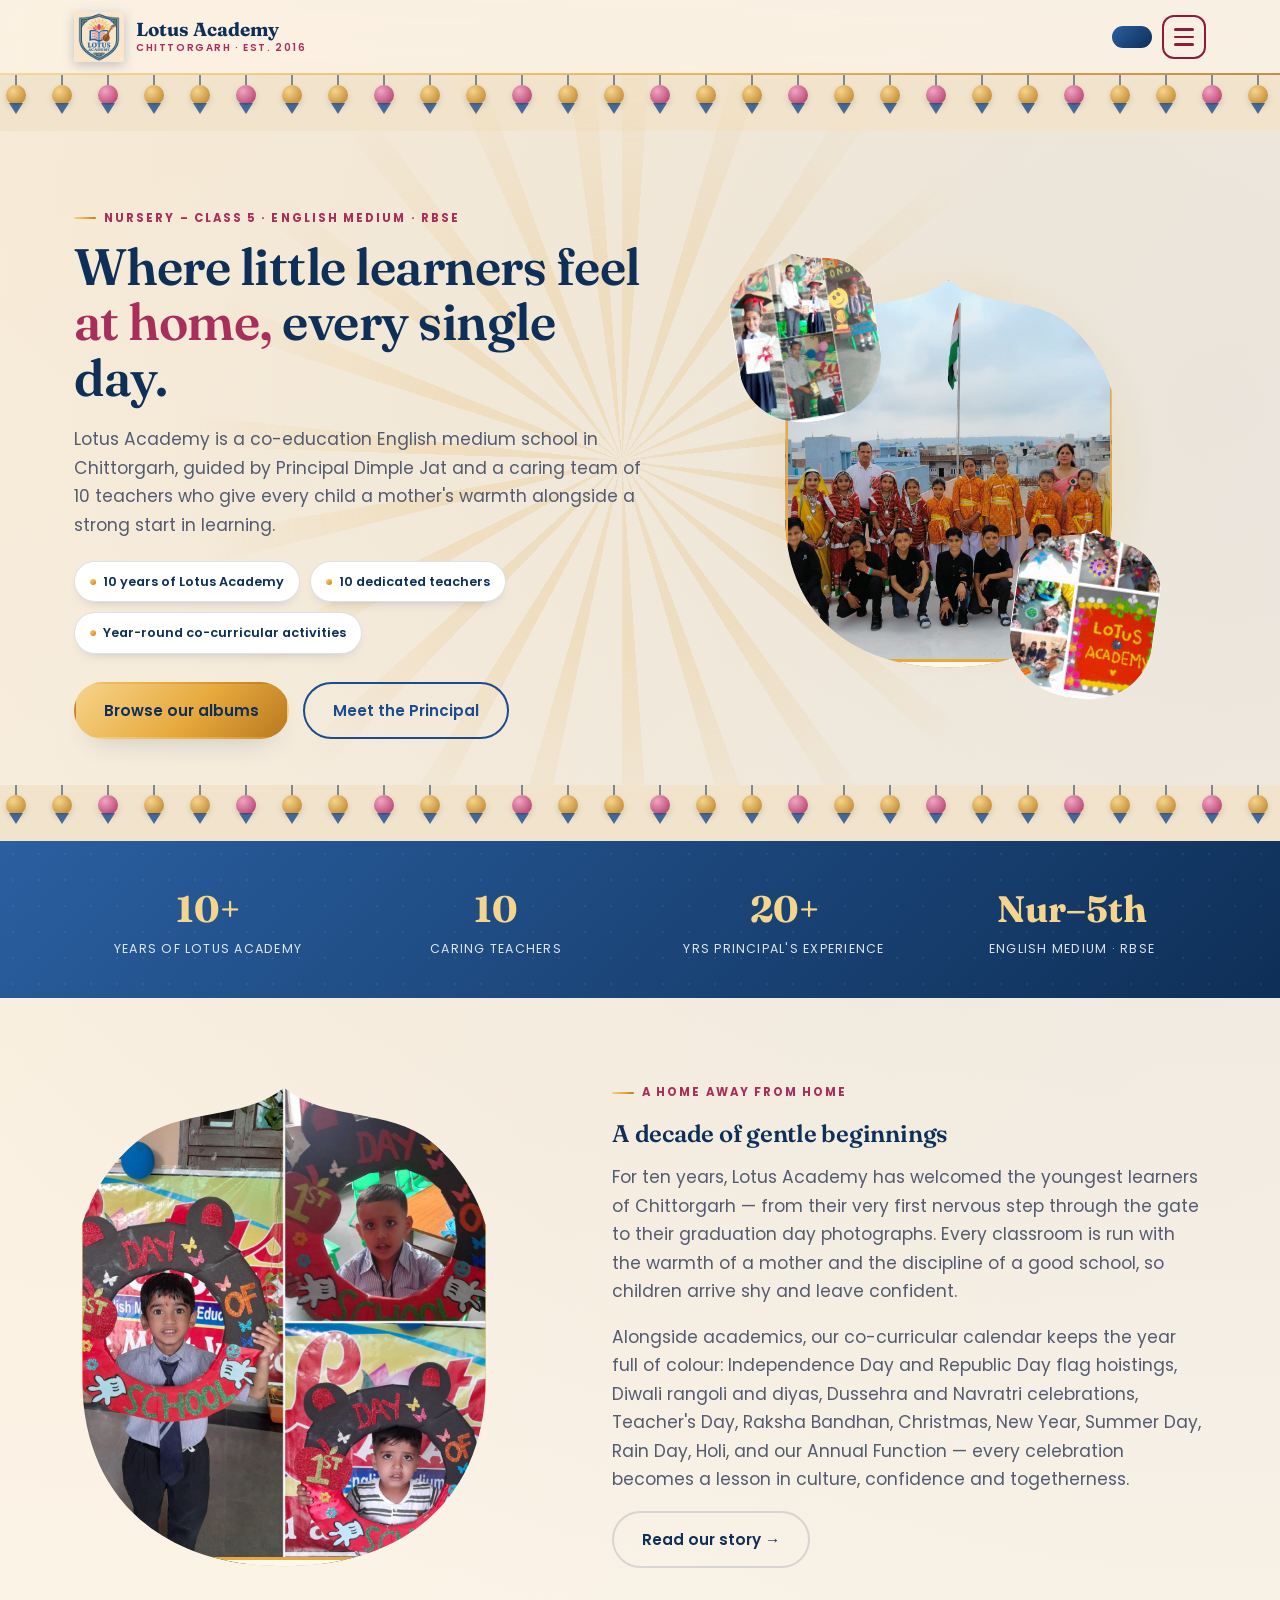
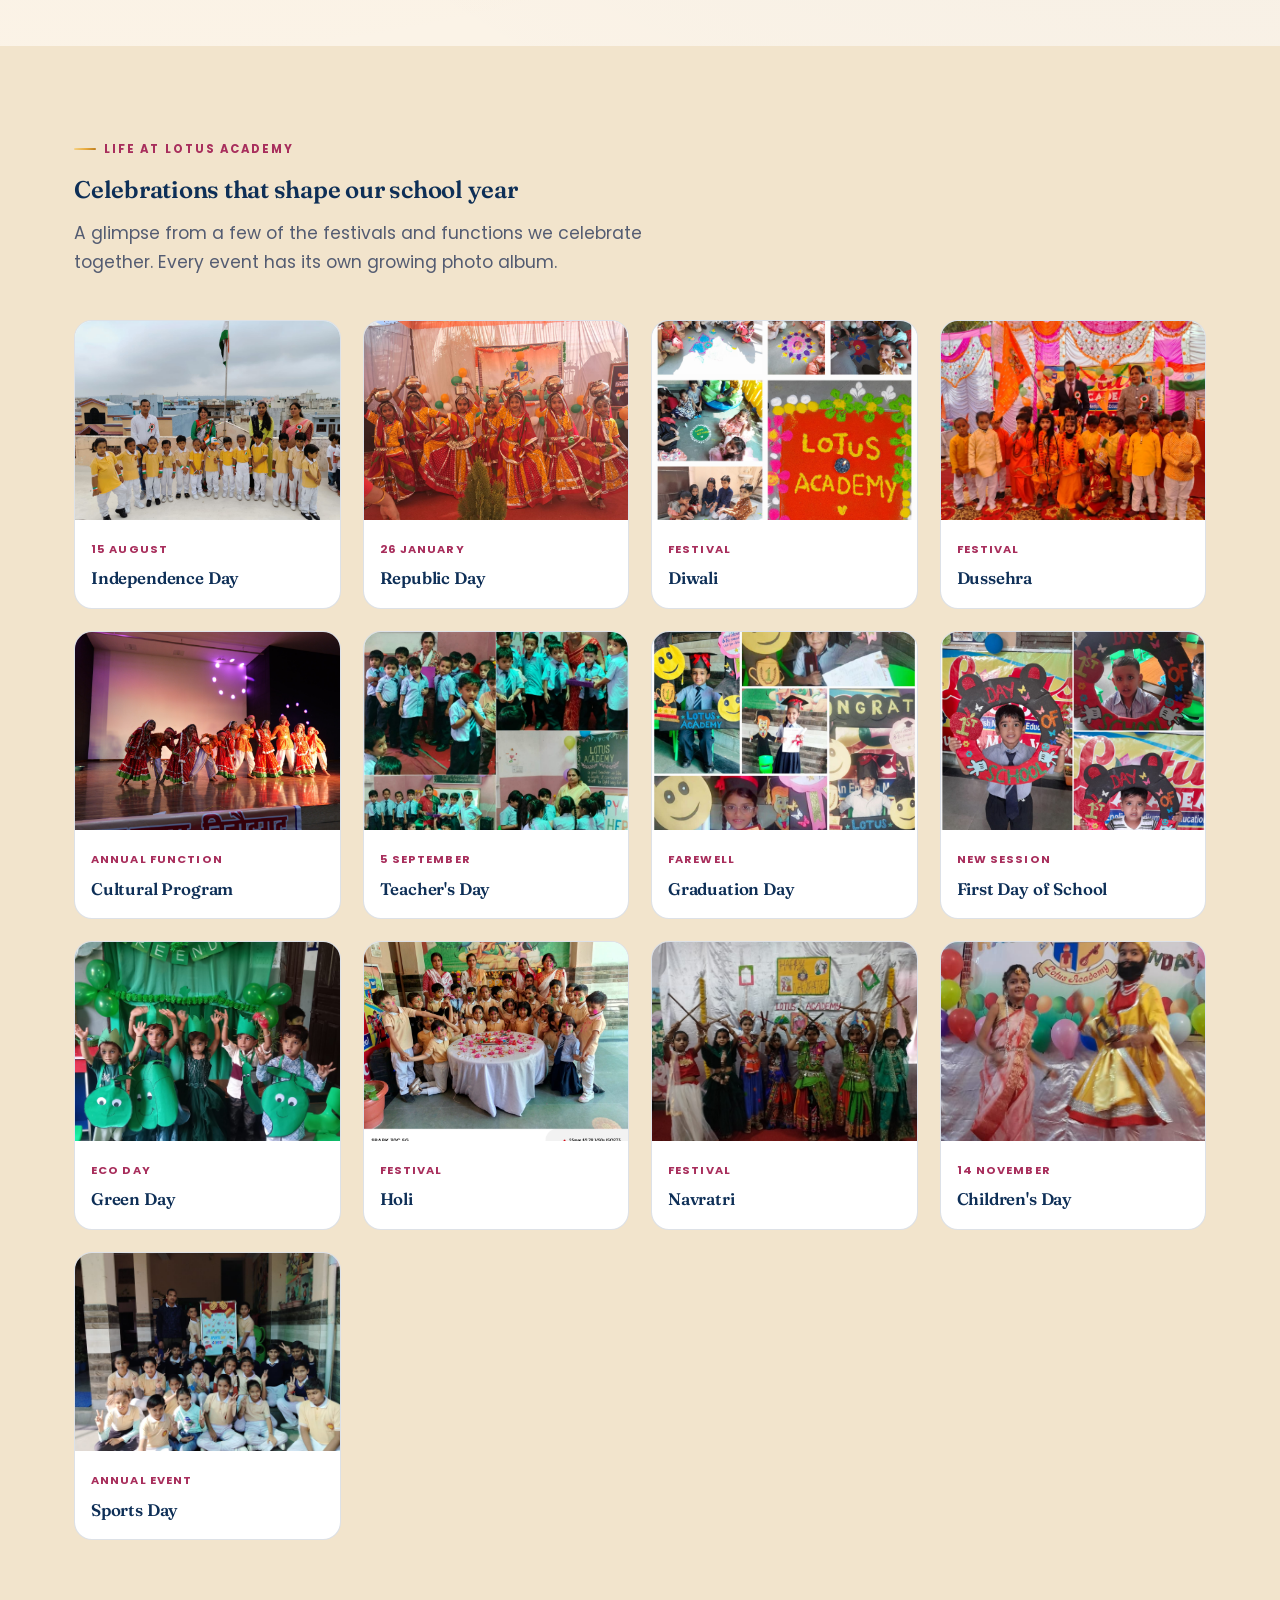
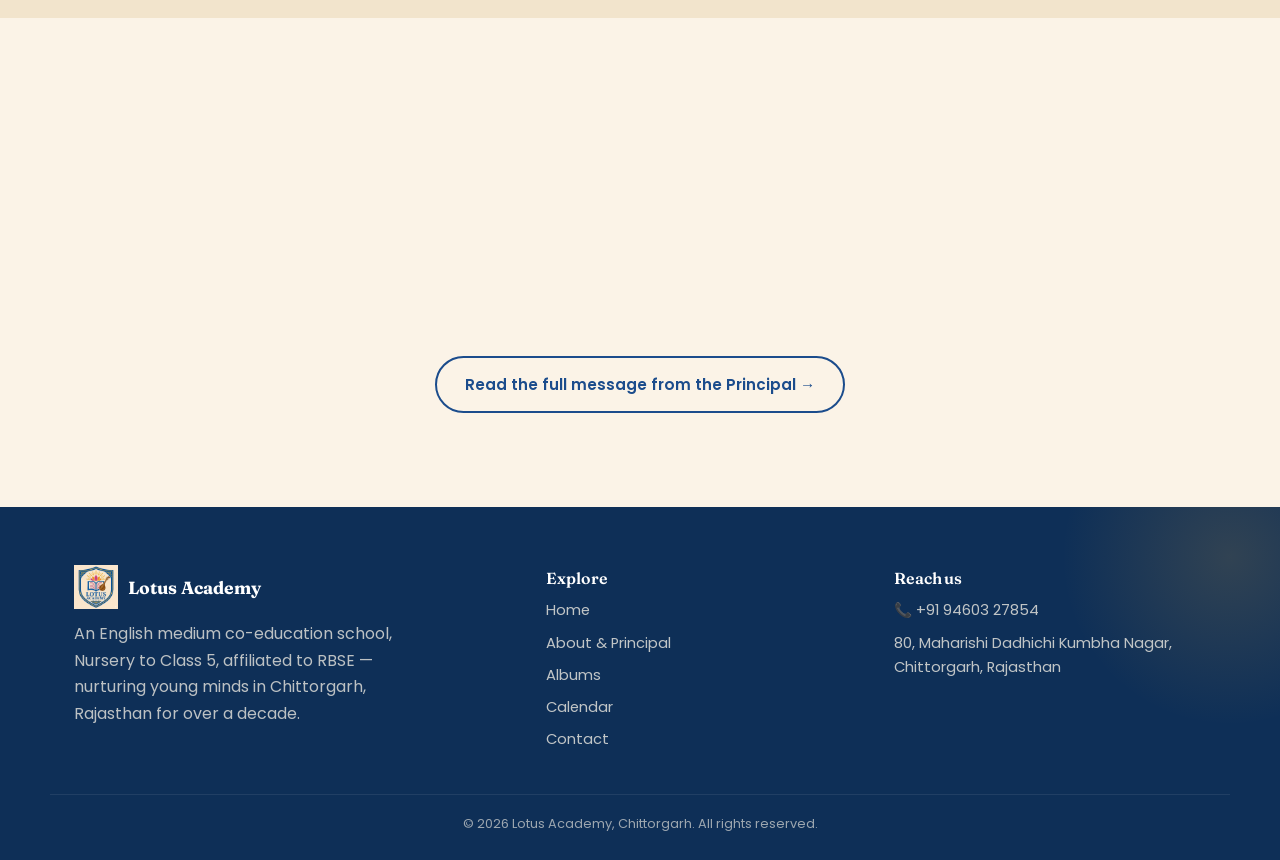
==== commit 1e3f3790: "Update index.html" ====
--- a/index.html
+++ b/index.html
@@ -105,6 +105,13 @@
 
     <!-- purana nav (khali, hidden) — main.js ke liye element bacha ke rakha hai -->
     <nav class="main-nav" aria-hidden="true"></nav>
+    <div class="header-actions">
+      <a href="tel:+919460327854" class="call-btn"></a>
+      <button class="menu-btn" id="menuBtn" aria-label="Open menu" aria-expanded="false" aria-controls="menuOverlay">
+        <span></span><span></span><span></span>
+      </button>
+    </div>
+
 
     <!-- purana toggle (hidden, sirf compatibility ke liye) -->
     <button class="menu-toggle" aria-label="Toggle menu" aria-expanded="false" aria-hidden="true" tabindex="-1">☰</button>
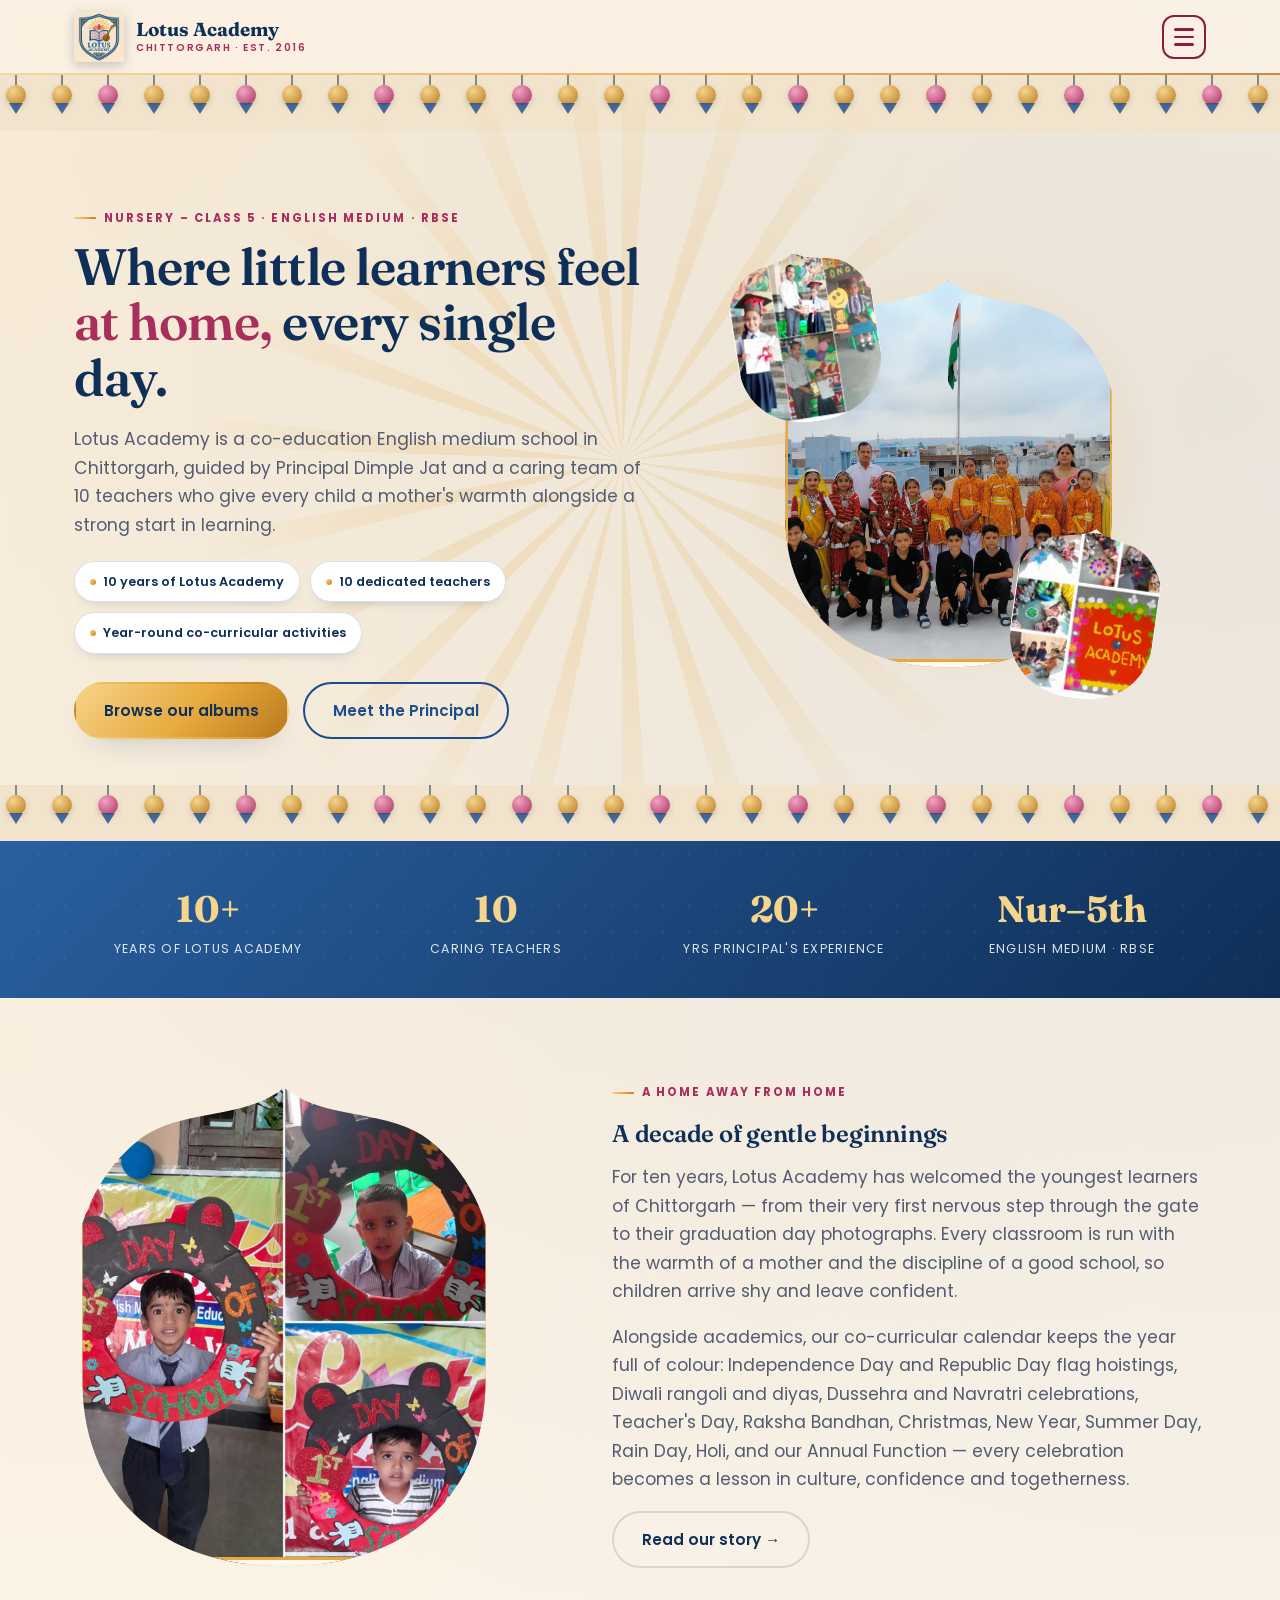
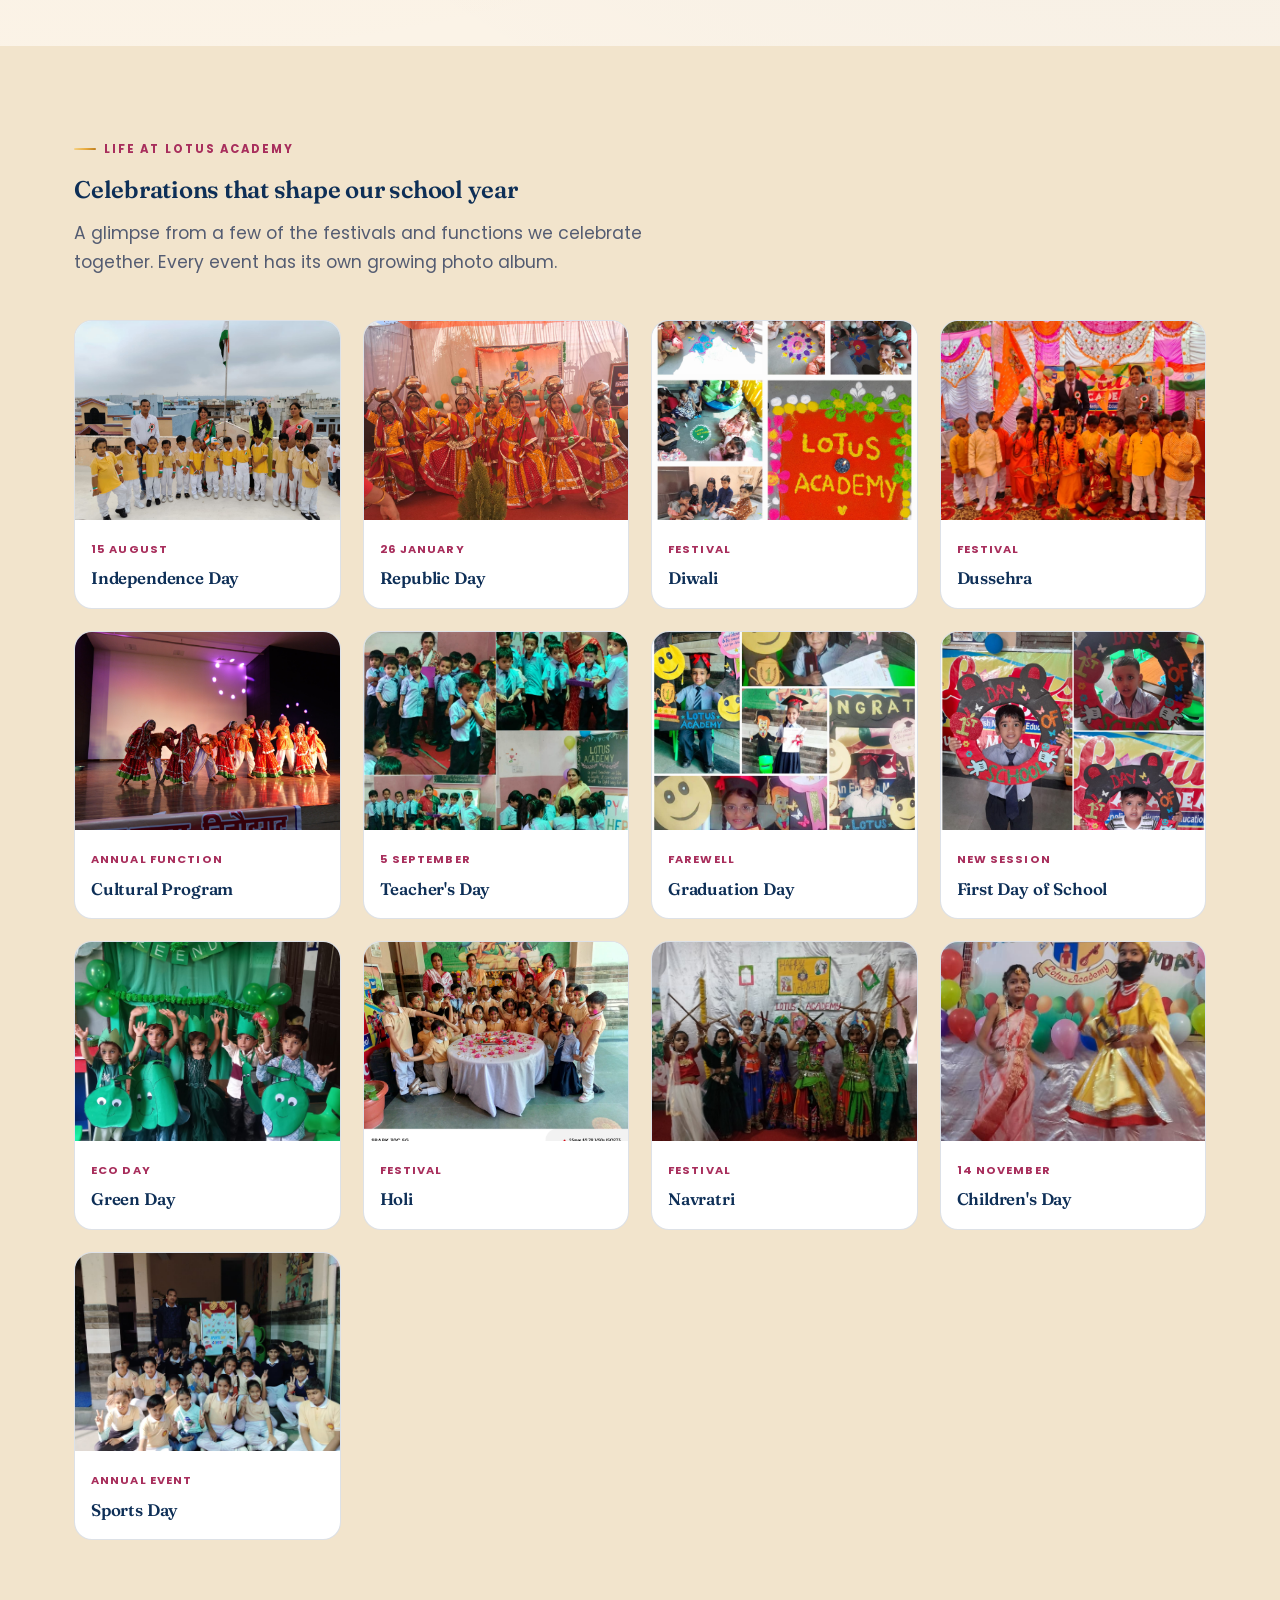
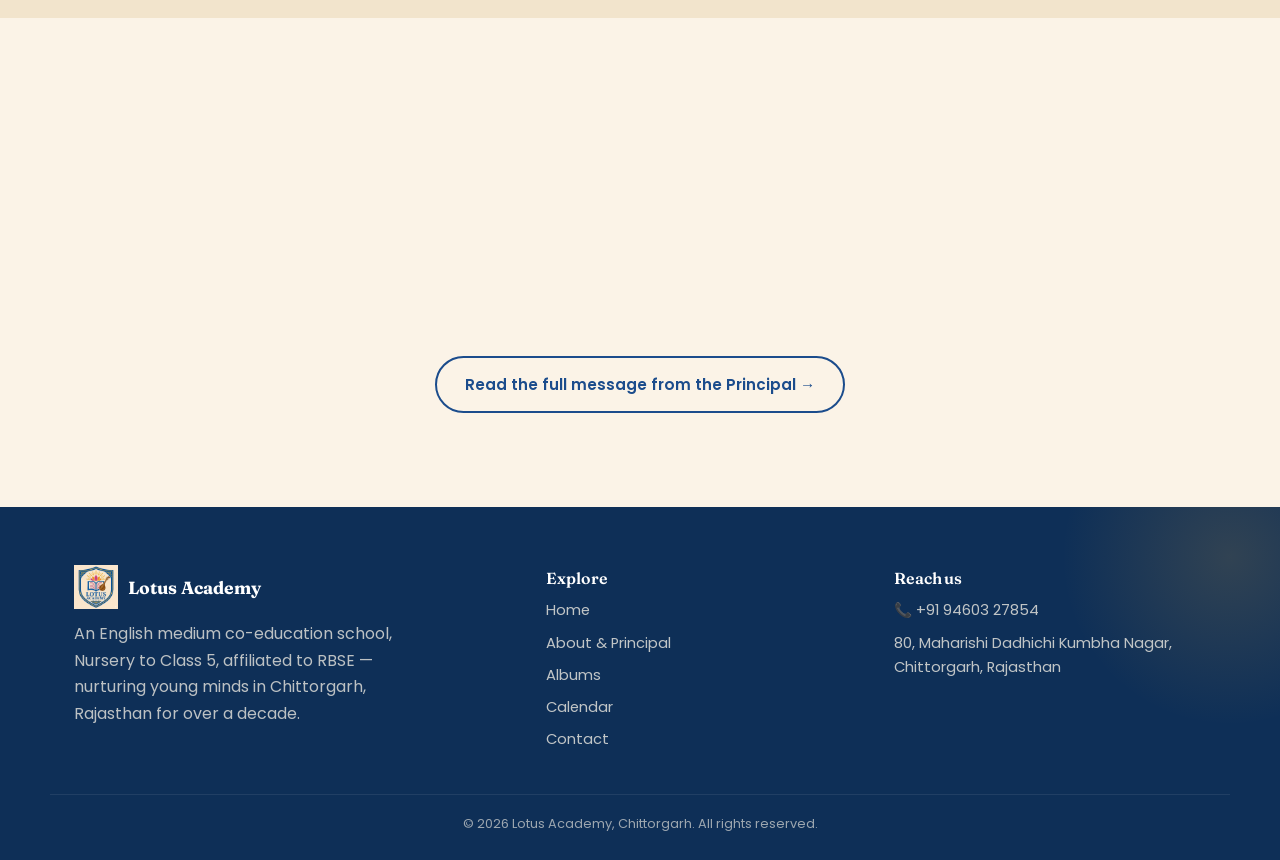
==== commit c846c7de: "Update index.html" ====
--- a/index.html
+++ b/index.html
@@ -106,7 +106,6 @@
     <!-- purana nav (khali, hidden) — main.js ke liye element bacha ke rakha hai -->
     <nav class="main-nav" aria-hidden="true"></nav>
     <div class="header-actions">
-      <a href="tel:+919460327854" class="call-btn"></a>
       <button class="menu-btn" id="menuBtn" aria-label="Open menu" aria-expanded="false" aria-controls="menuOverlay">
         <span></span><span></span><span></span>
       </button>
